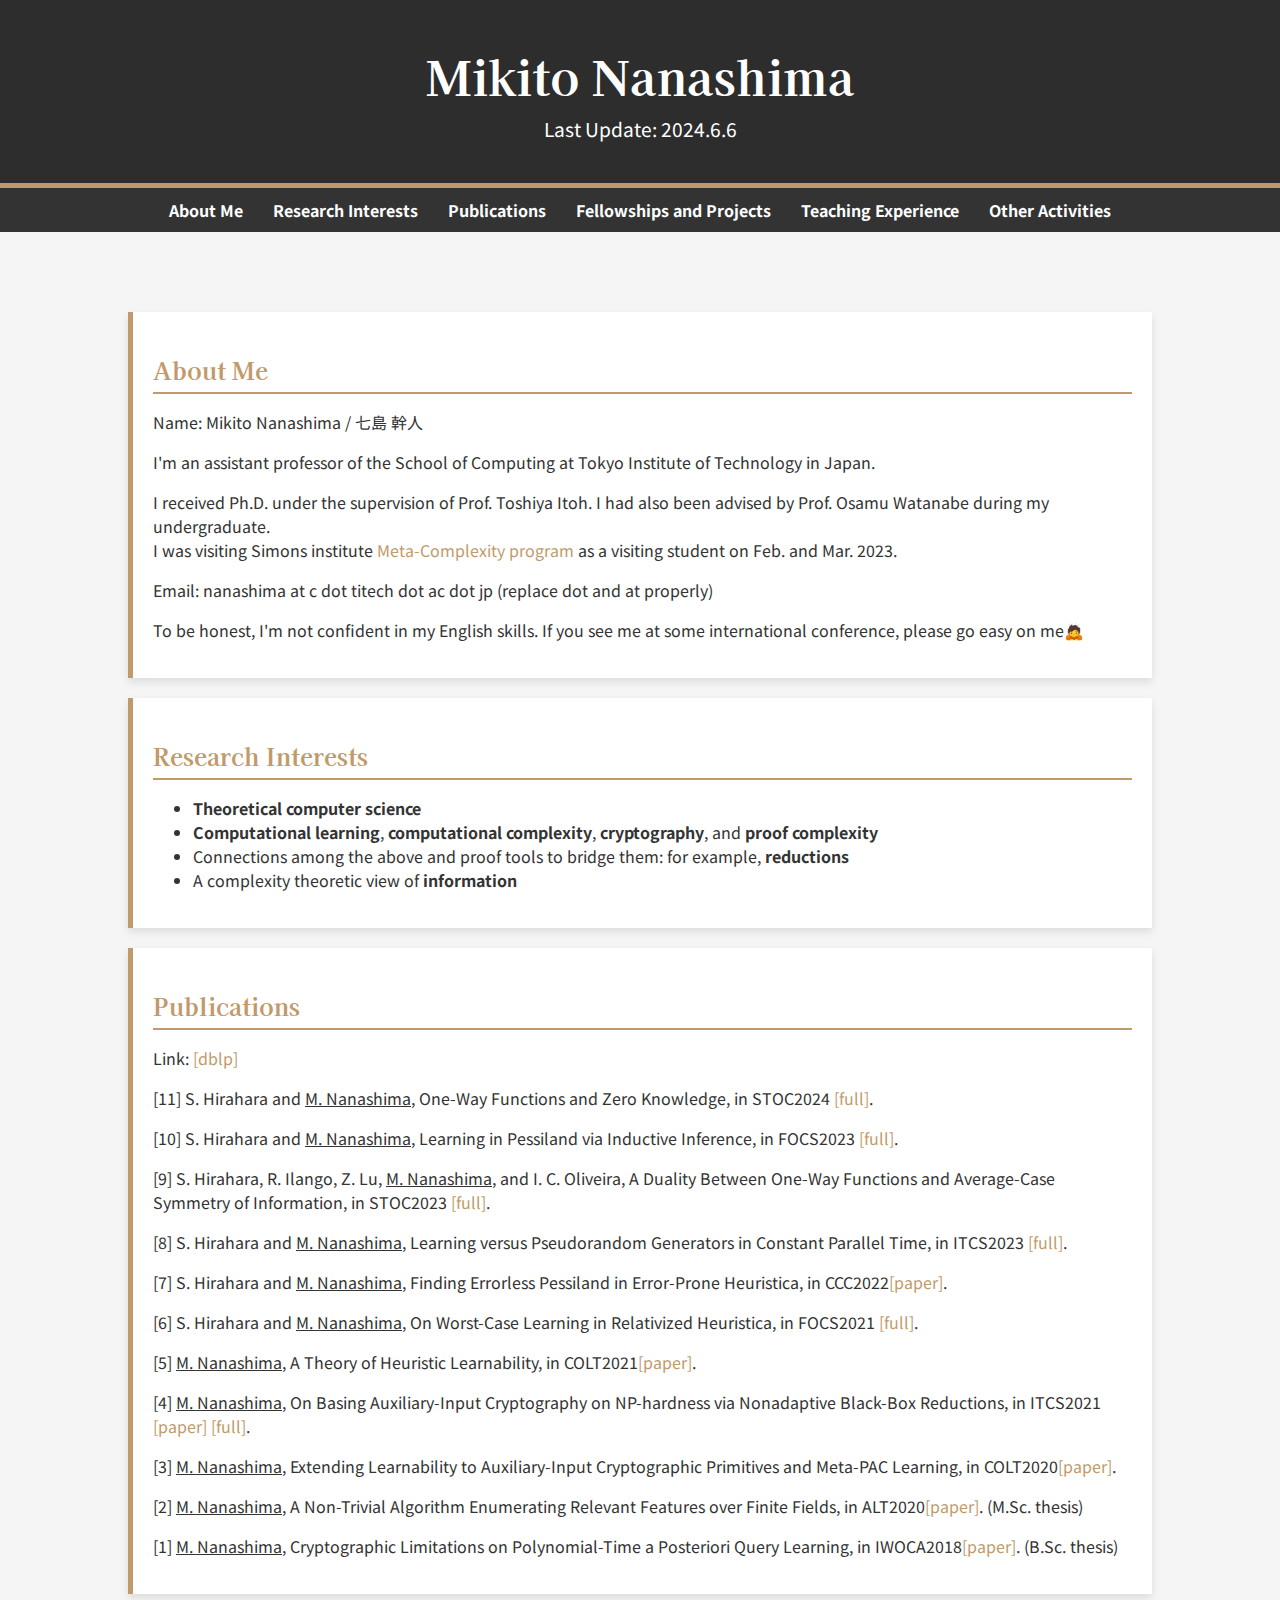
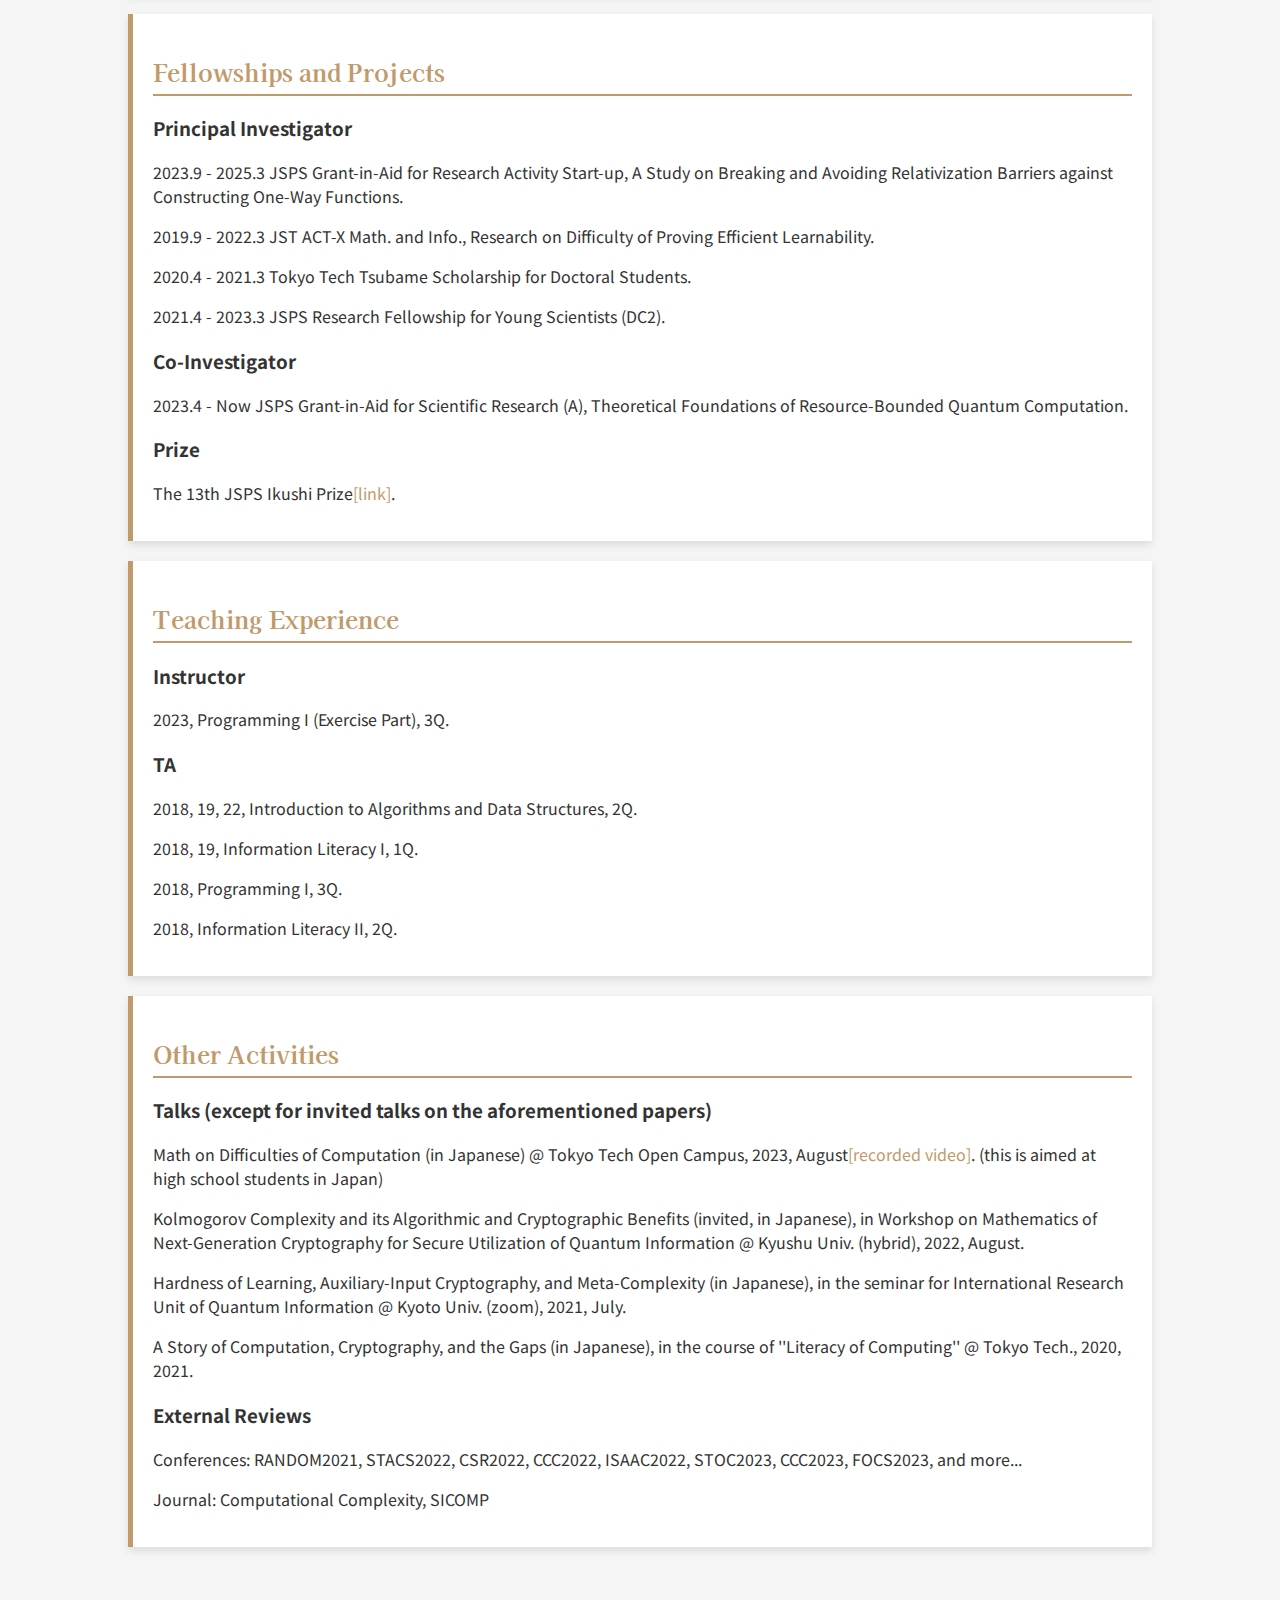
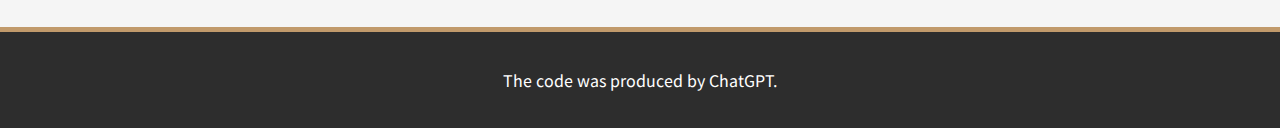
==== index.html @ ebef1f3b "Update index.html" ====
<!DOCTYPE html>
<html lang="en">
<head>
    <meta charset="UTF-8">
    <meta name="viewport" content="width=device-width, initial-scale=1.0">
    <title>Mikito's Homepage</title>
    <link href="https://fonts.googleapis.com/css2?family=Kaisei+Opti&family=Noto+Sans+JP:wght@400;700&display=swap" rel="stylesheet">
    <style>
        body, html {
            margin: 0;
            padding: 0;
            font-family: 'Noto Sans JP', sans-serif;
            background-color: #f5f5f5;
            color: #333;
            background-image: url('https://www.transparenttextures.com/patterns/connected.png');
        }

        header {
            background-color: #2d2d2d;
            color: #fff;
            text-align: center;
            padding: 40px 20px;
            border-bottom: 5px solid #c19a6b;
            background-image: url('https://www.transparenttextures.com/patterns/wood-pattern.png');
        }

        header h1 {
            font-family: 'Kaisei Opti', serif;
            font-size: 3em;
            margin: 0;
        }

        header p {
            font-size: 1.2em;
            margin: 5px 0 0;
        }

        nav {
            background-color: #333;
            padding: 10px 0;
            background-image: url('https://www.transparenttextures.com/patterns/asfalt-light.png');
        }

        nav ul {
            list-style: none;
            padding: 0;
            margin: 0;
            display: flex;
            justify-content: center;
        }

        nav ul li {
            margin: 0 15px;
        }

        nav ul li a {
            color: #fff;
            text-decoration: none;
            font-weight: bold;
            transition: color 0.3s;
        }

        nav ul li a:hover {
            color: #c19a6b;
        }

        .container {
            width: 80%;
            margin: 40px auto;
            padding: 20px;
        }

        .section {
            background-color: #fff;
            margin: 20px 0;
            padding: 20px;
            border-left: 5px solid #c19a6b;
            box-shadow: 0 4px 8px rgba(0, 0, 0, 0.1);
        }

        .section h2 {
            font-family: 'Kaisei Opti', serif;
            color: #c19a6b;
            border-bottom: 2px solid #c19a6b;
            padding-bottom: 5px;
            margin-bottom: 15px;
        }

        footer {
            background-color: #2d2d2d;
            color: #fff;
            text-align: center;
            padding: 20px;
            margin-top: 20px;
            border-top: 5px solid #c19a6b;
            background-image: url('https://www.transparenttextures.com/patterns/wood-pattern.png');
        }

        a {
            color: #c19a6b;
            text-decoration: none;
            transition: color 0.3s;
        }

        a:hover {
            color: #a37052;
            text-decoration: underline;
        }

        @media (max-width: 768px) {
            .container {
                width: 90%;
            }

            nav ul {
                flex-direction: column;
            }

            nav ul li {
                margin: 10px 0;
            }
        }
    </style>
</head>
<body>
    <header>
        <h1>Mikito Nanashima</h1>
        <p>Last Update: 2024.6.6</p>
    </header>

    <nav>
        <ul>
            <li><a href="#about">About Me</a></li>
            <li><a href="#research">Research Interests</a></li>
            <li><a href="#publications">Publications</a></li>
            <li><a href="#projects">Fellowships and Projects</a></li>
            <li><a href="#teaching">Teaching Experience</a></li>
            <li><a href="#activities">Other Activities</a></li>
        </ul>
    </nav>

    <div class="container">
        <section id="about" class="section">
            <h2>About Me</h2>
            <p>Name: Mikito Nanashima / 七島 幹人</p>
            <p>I'm an assistant professor of the School of Computing at Tokyo Institute of Technology in Japan.</p>
            <p>I received Ph.D. under the supervision of Prof. Toshiya Itoh. I had also been advised by Prof. Osamu Watanabe during my undergraduate.<br>
               I was visiting Simons institute <a href="https://simons.berkeley.edu/programs/Meta-Complexity2023">Meta-Complexity program</a> as a visiting student on Feb. and Mar. 2023.</p>
            <p>Email: nanashima at c dot titech dot ac dot jp (replace dot and at properly)</p>
            <p>To be honest, I'm not confident in my English skills. If you see me at some international conference, please go easy on me🙇</p>
        </section>

        <section id="research" class="section">
            <h2>Research Interests</h2>
            <ul>
                <li><strong>Theoretical computer science</strong></li>
                <li><strong>Computational learning</strong>, <strong>computational complexity</strong>, <strong>cryptography</strong>, and <strong>proof complexity</strong></li>
                <li>Connections among the above and proof tools to bridge them: for example, <strong>reductions</strong></li>
                <li>A complexity theoretic view of <strong>information</strong></li>
            </ul>
        </section>
        
        <section id="publications" class="section">
            <h2>Publications</h2>
            <p>Link: <a href="https://dblp.org/pers/hd/n/Nanashima:Mikito">[dblp]</a></p>
            <p>[11] S. Hirahara and <u>M. Nanashima</u>, One-Way Functions and Zero Knowledge, in STOC2024 <a href="https://eccc.weizmann.ac.il/report/2024/063/">[full]</a>.</p>
            <p>[10] S. Hirahara and <u>M. Nanashima</u>, Learning in Pessiland via Inductive Inference, in FOCS2023 <a href="https://eccc.weizmann.ac.il/report/2023/100/">[full]</a>.</p>
            <p>[9] S. Hirahara, R. Ilango, Z. Lu, <u>M. Nanashima</u>, and I. C. Oliveira, A Duality Between One-Way Functions and Average-Case Symmetry of Information, in STOC2023 <a href="https://eccc.weizmann.ac.il/report/2023/035/">[full]</a>.</p>
            <p>[8] S. Hirahara and <u>M. Nanashima</u>, Learning versus Pseudorandom Generators in Constant Parallel Time, in ITCS2023 <a href="https://eccc.weizmann.ac.il/report/2022/164/">[full]</a>.</p>
            <p>[7] S. Hirahara and <u>M. Nanashima</u>, Finding Errorless Pessiland in Error-Prone Heuristica, in CCC2022<a href="https://drops.dagstuhl.de/opus/volltexte/2022/16587/pdf/LIPIcs-CCC-2022-25.pdf">[paper]</a>.</p>
            <p>[6] S. Hirahara and <u>M. Nanashima</u>, On Worst-Case Learning in Relativized Heuristica, in FOCS2021 <a href="https://eccc.weizmann.ac.il/report/2021/161/">[full]</a>.</p>
            <p>[5] <u>M. Nanashima</u>, A Theory of Heuristic Learnability, in COLT2021<a href="http://proceedings.mlr.press/v134/nanashima21a/nanashima21a.pdf">[paper]</a>.</p>
            <p>[4] <u>M. Nanashima</u>, On Basing Auxiliary-Input Cryptography on NP-hardness via Nonadaptive Black-Box Reductions, in ITCS2021 <a href="https://drops.dagstuhl.de/opus/volltexte/2021/13568/">[paper]</a> <a href="https://eccc.weizmann.ac.il/report/2020/095/">[full]</a>.</p>
            <p>[3] <u>M. Nanashima</u>, Extending Learnability to Auxiliary-Input Cryptographic Primitives and Meta-PAC Learning, in COLT2020<a href="http://proceedings.mlr.press/v125/nanashima20a.html">[paper]</a>.</p>
            <p>[2] <u>M. Nanashima</u>, A Non-Trivial Algorithm Enumerating Relevant Features over Finite Fields, in ALT2020<a href="http://proceedings.mlr.press/v117/nanashima20a.html">[paper]</a>. (M.Sc. thesis)</p>
            <p>[1] <u>M. Nanashima</u>, Cryptographic Limitations on Polynomial-Time a Posteriori Query Learning, in IWOCA2018<a href="https://link.springer.com/chapter/10.1007/978-3-319-94667-2_24">[paper]</a>. (B.Sc. thesis)</p>
        </section>
        
        <section id="projects" class="section">
            <h2>Fellowships and Projects</h2>
            <h3>Principal Investigator</h3>
            <p>2023.9 - 2025.3 JSPS Grant-in-Aid for Research Activity Start-up, A Study on Breaking and Avoiding Relativization Barriers against Constructing One-Way Functions.</p>
            <p>2019.9 - 2022.3 JST ACT-X Math. and Info., Research on Difficulty of Proving Efficient Learnability.</p>
            <p>2020.4 - 2021.3 Tokyo Tech Tsubame Scholarship for Doctoral Students.</p>
            <p>2021.4 - 2023.3 JSPS Research Fellowship for Young Scientists (DC2).</p>
            <h3>Co-Investigator</h3>
            <p>2023.4 - Now JSPS Grant-in-Aid for Scientific Research (A), Theoretical Foundations of Resource-Bounded Quantum Computation.</p>
            <h3>Prize</h3>
            <p>The 13th JSPS Ikushi Prize<a href="https://www.jsps.go.jp/english/e-ikushi-prize/index.html">[link]</a>.</p>
        </section>
        
        <section id="teaching" class="section">
            <h2>Teaching Experience</h2>
            <h3>Instructor</h3>
            <p>2023, Programming I (Exercise Part), 3Q.</p>
            <h3>TA</h3>
            <p>2018, 19, 22, Introduction to Algorithms and Data Structures, 2Q.</p>
            <p>2018, 19, Information Literacy I, 1Q.</p>
            <p>2018, Programming I, 3Q.</p>
            <p>2018, Information Literacy II, 2Q.</p>
        </section>
        
        <section id="activities" class="section">
            <h2>Other Activities</h2>
            <h3>Talks (except for invited talks on the aforementioned papers)</h3>
            <p>Math on Difficulties of Computation (in Japanese) @ Tokyo Tech Open Campus, 2023, August<a href="https://youtu.be/FGy8qAXNkqk?si=joSo3gTnDuMPT0pS">[recorded video]</a>. (this is aimed at high school students in Japan)</p>
            <p>Kolmogorov Complexity and its Algorithmic and Cryptographic Benefits (invited, in Japanese), in Workshop on Mathematics of Next-Generation Cryptography for Secure Utilization of Quantum Information @ Kyushu Univ. (hybrid), 2022, August.</p>
            <p>Hardness of Learning, Auxiliary-Input Cryptography, and Meta-Complexity (in Japanese), in the seminar for International Research Unit of Quantum Information @ Kyoto Univ. (zoom), 2021, July.</p>
            <p>A Story of Computation, Cryptography, and the Gaps (in Japanese), in the course of ''Literacy of Computing'' @ Tokyo Tech., 2020, 2021.</p>
            <h3>External Reviews</h3>
            <p>Conferences: RANDOM2021, STACS2022, CSR2022, CCC2022, ISAAC2022, STOC2023, CCC2023, FOCS2023, and more...</p>
            <p>Journal: Computational Complexity, SICOMP</p>
        </section>
    </div>
    
    <footer>
        <p>The code was produced by ChatGPT.</p>
    </footer>
</body>
</html>
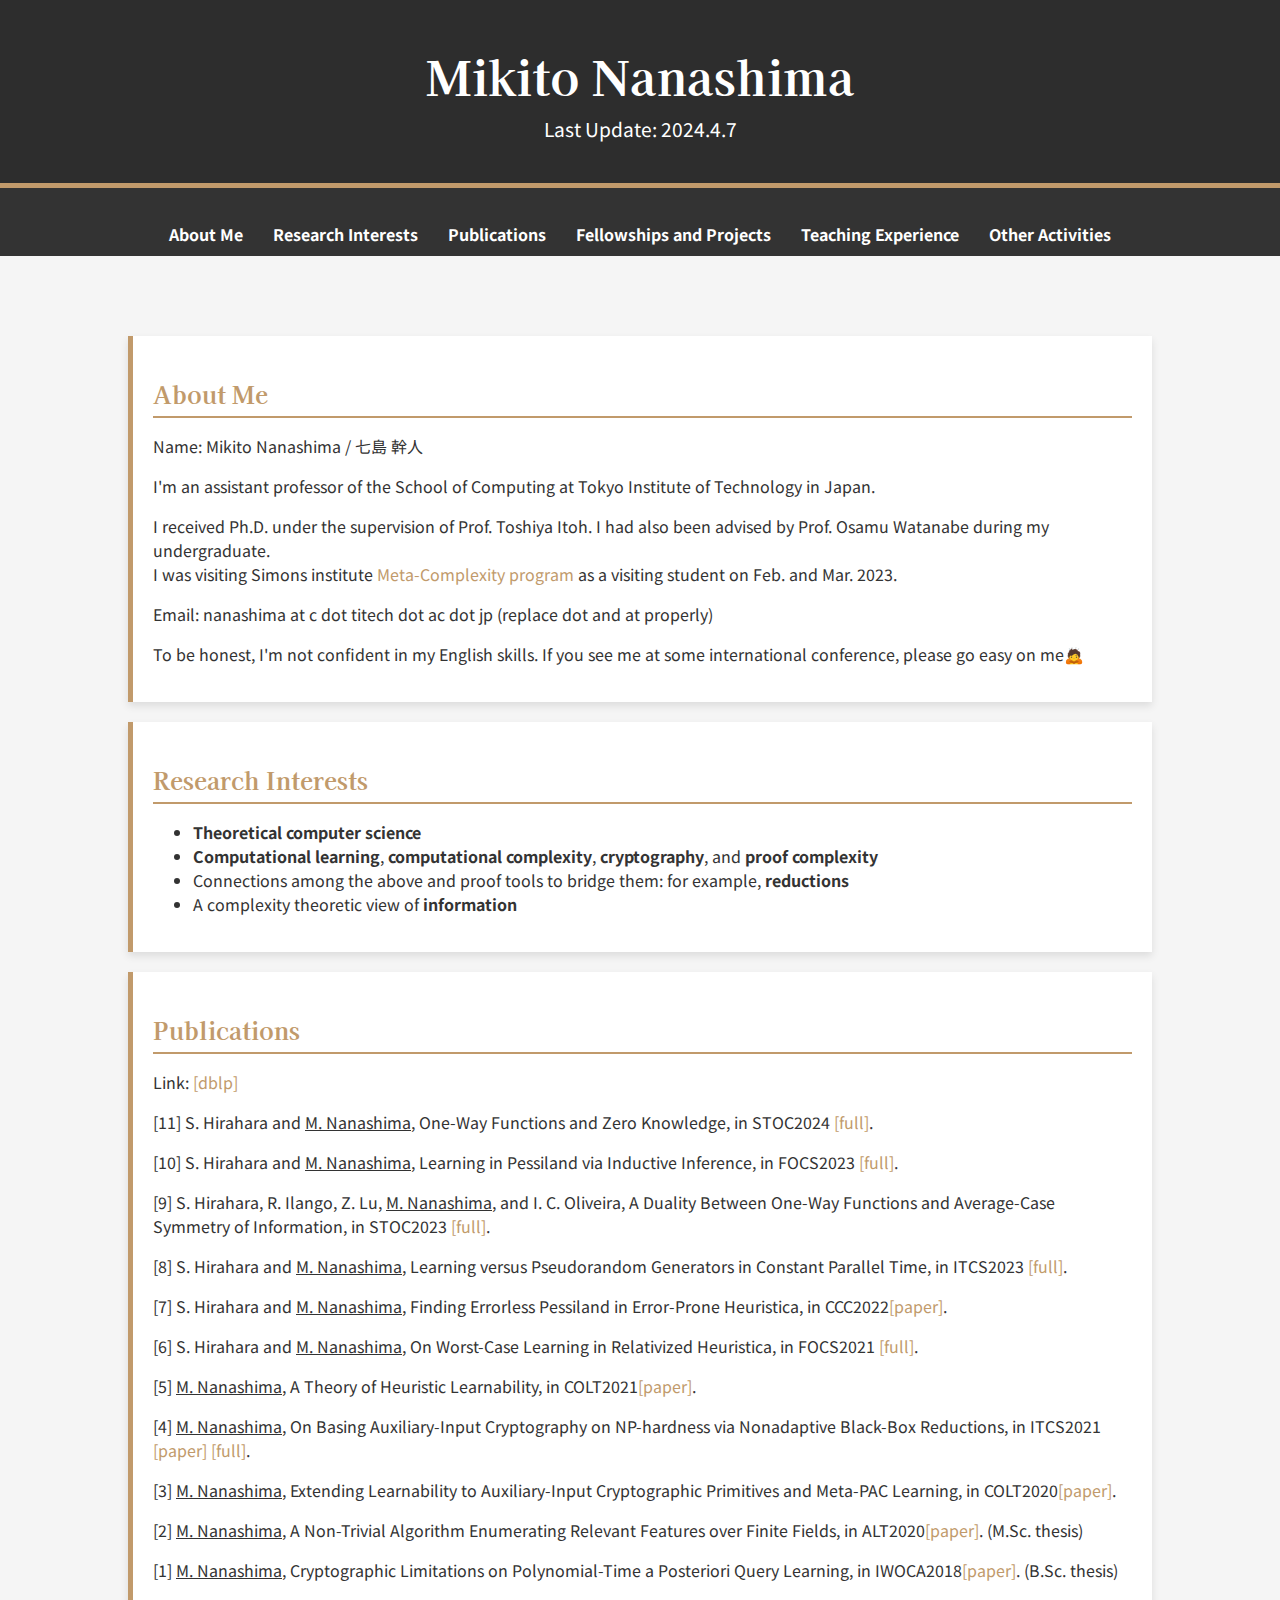
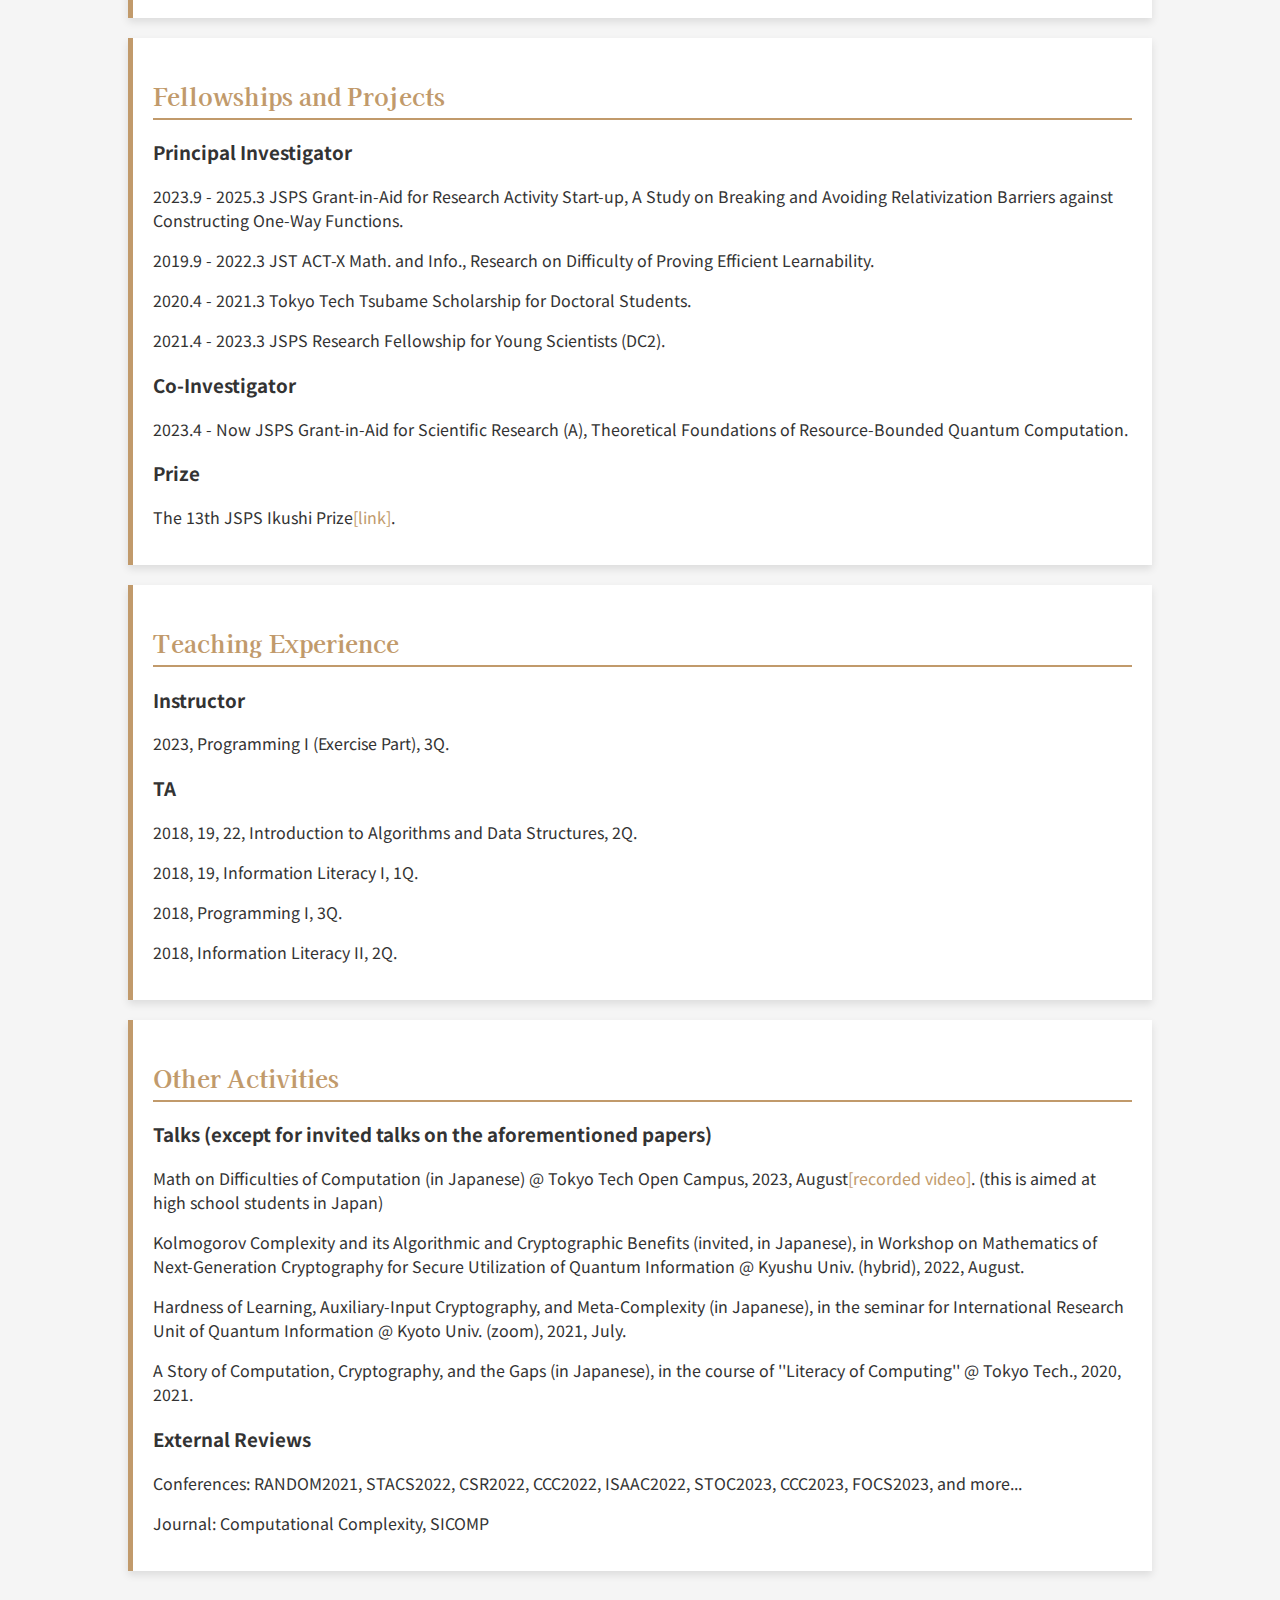
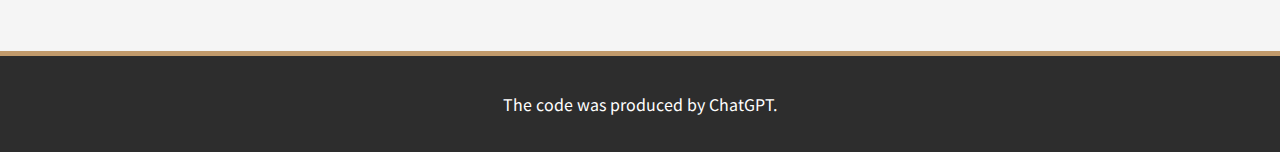
==== commit 7230eafb: "Update index.html" ====
--- a/index.html
+++ b/index.html
@@ -39,6 +39,7 @@
             background-color: #333;
             padding: 10px 0;
             background-image: url('https://www.transparenttextures.com/patterns/asfalt-light.png');
+            position: relative;
         }
 
         nav ul {
@@ -107,17 +108,33 @@
             text-decoration: underline;
         }
 
+        /* Responsive Navigation */
         @media (max-width: 768px) {
+            nav ul {
+                flex-direction: column;
+                display: none;
+            }
+
+            nav ul li {
+                margin: 10px 0;
+            }
+
+            .menu-toggle {
+                display: block;
+                position: absolute;
+                top: 10px;
+                right: 20px;
+                cursor: pointer;
+                color: #fff;
+                font-size: 1.5em;
+            }
+
+            .menu-toggle.active + ul {
+                display: flex;
+            }
+
             .container {
                 width: 90%;
-            }
-
-            nav ul {
-                flex-direction: column;
-            }
-
-            nav ul li {
-                margin: 10px 0;
             }
         }
     </style>
@@ -125,10 +142,11 @@
 <body>
     <header>
         <h1>Mikito Nanashima</h1>
-        <p>Last Update: 2024.6.6</p>
+        <p>Last Update: 2024.4.7</p>
     </header>
 
     <nav>
+        <div class="menu-toggle">☰</div>
         <ul>
             <li><a href="#about">About Me</a></li>
             <li><a href="#research">Research Interests</a></li>
@@ -216,5 +234,13 @@
     <footer>
         <p>The code was produced by ChatGPT.</p>
     </footer>
+
+    <script>
+        // Toggle menu for mobile view
+        document.querySelector('.menu-toggle').addEventListener('click', function() {
+            this.classList.toggle('active');
+            document.querySelector('nav ul').classList.toggle('active');
+        });
+    </script>
 </body>
 </html>
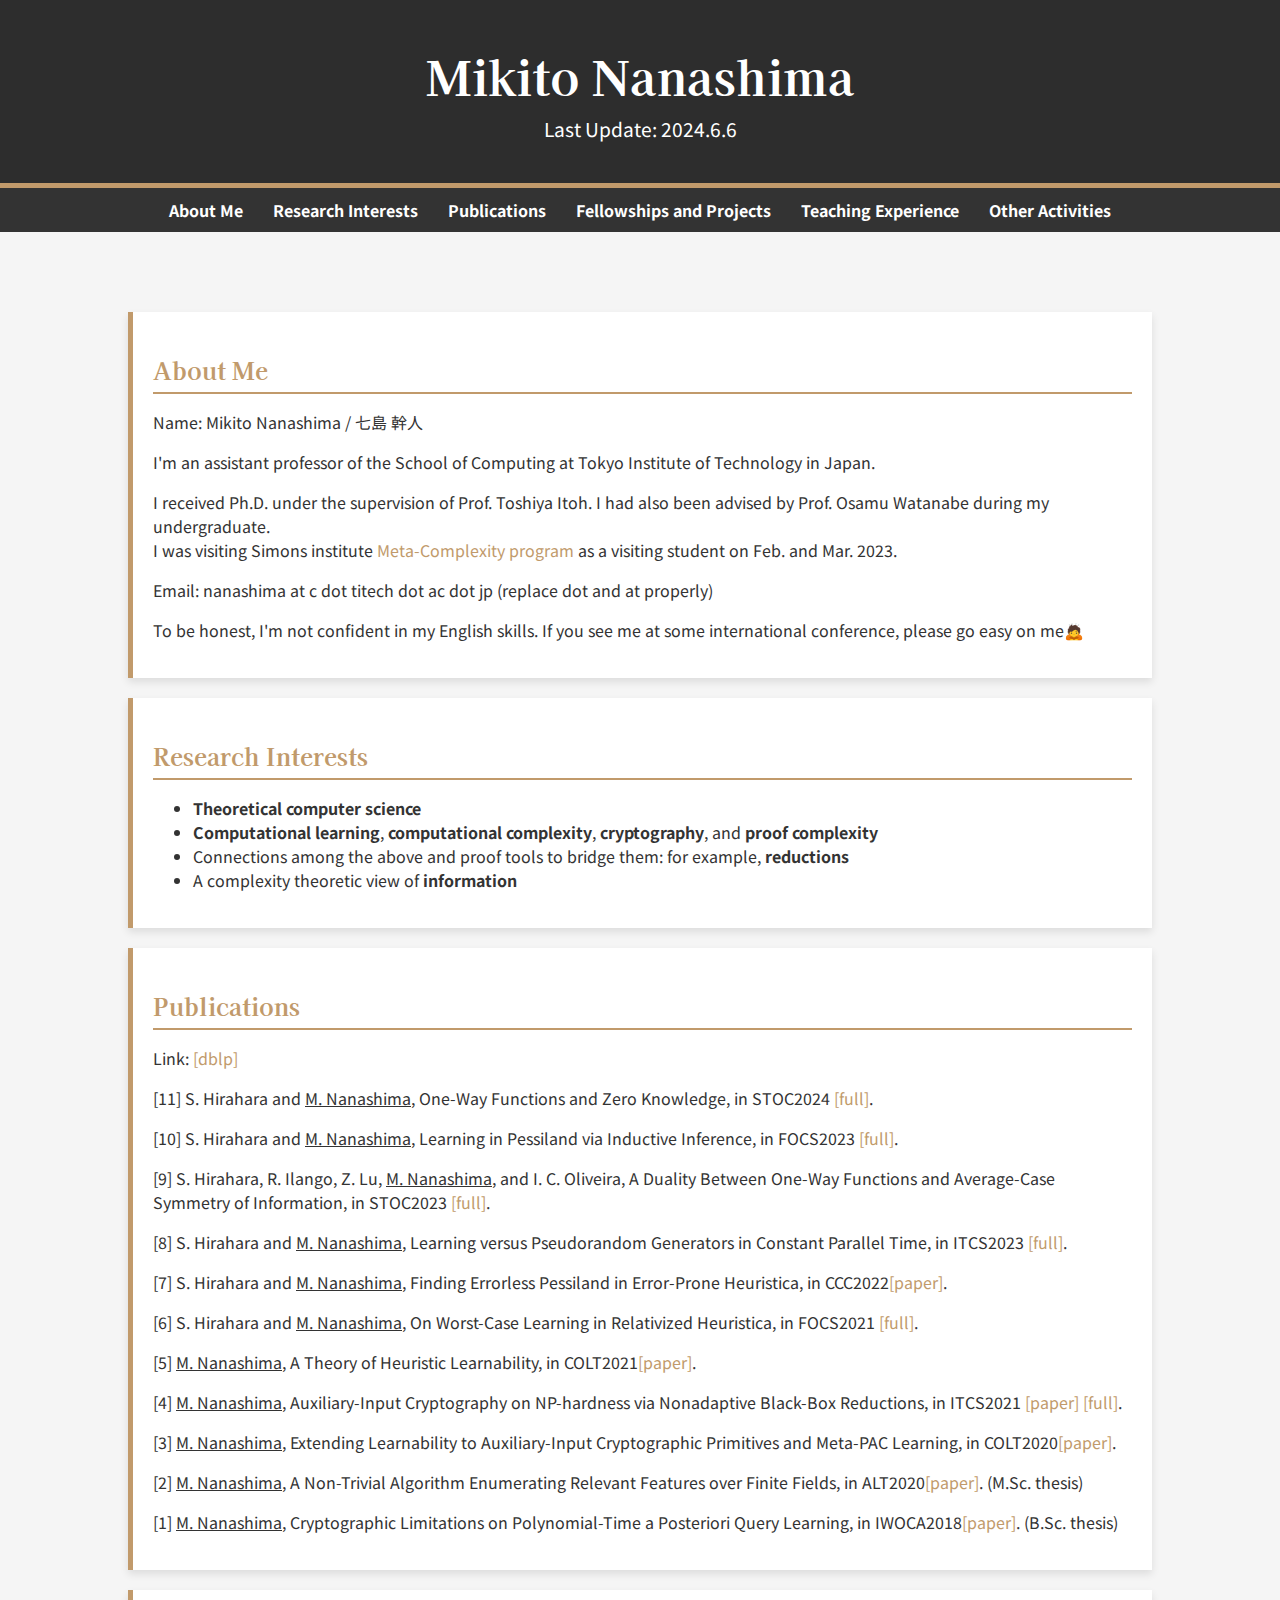
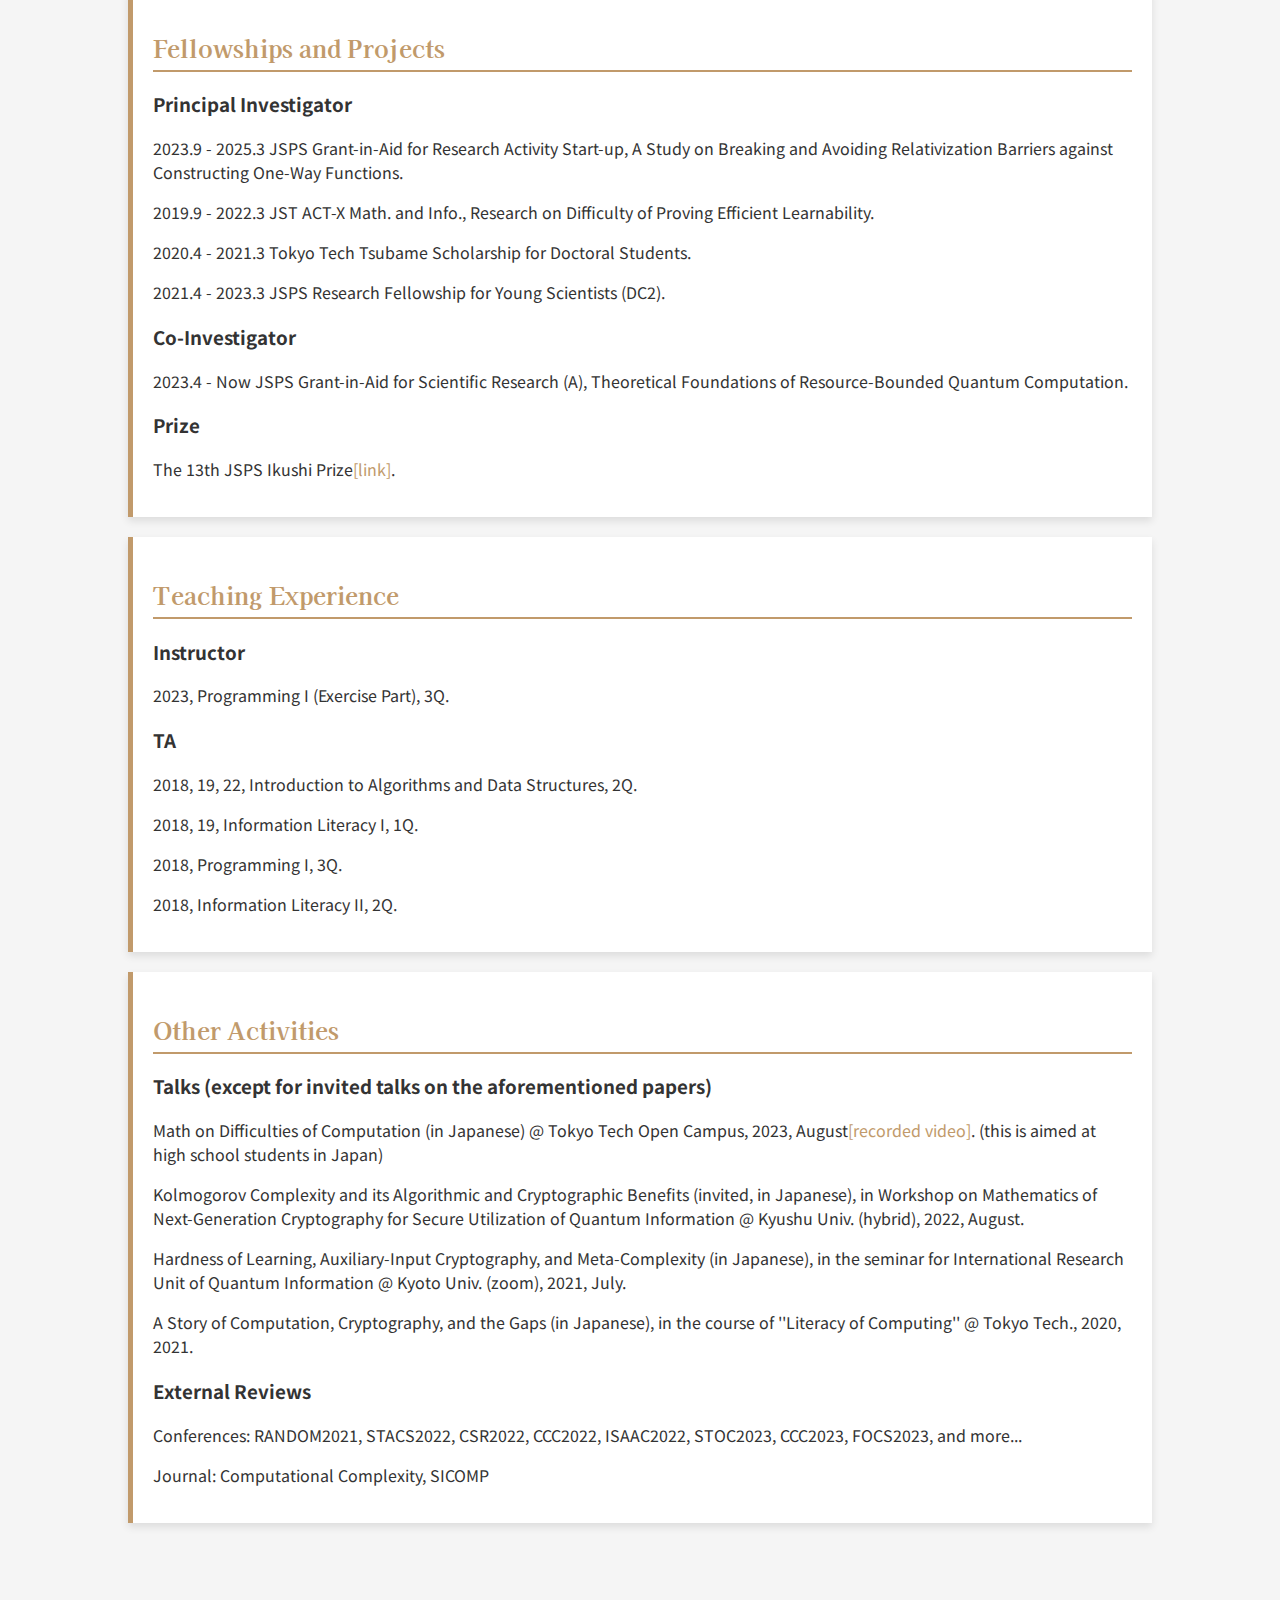
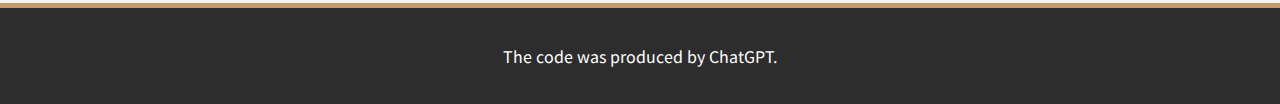
==== commit b569ed62: "Update index.html" ====
--- a/index.html
+++ b/index.html
@@ -65,6 +65,20 @@
             color: #c19a6b;
         }
 
+        .menu-toggle {
+            display: none;
+            position: absolute;
+            top: 10px;
+            right: 20px;
+            cursor: pointer;
+            color: #fff;
+            font-size: 1.5em;
+            background-color: #333;
+            padding: 10px;
+            border-radius: 5px;
+            background-image: url('https://www.transparenttextures.com/patterns/asfalt-light.png');
+        }
+
         .container {
             width: 80%;
             margin: 40px auto;
@@ -115,22 +129,16 @@
                 display: none;
             }
 
+            nav ul.active {
+                display: flex;
+            }
+
             nav ul li {
                 margin: 10px 0;
             }
 
             .menu-toggle {
                 display: block;
-                position: absolute;
-                top: 10px;
-                right: 20px;
-                cursor: pointer;
-                color: #fff;
-                font-size: 1.5em;
-            }
-
-            .menu-toggle.active + ul {
-                display: flex;
             }
 
             .container {
@@ -142,7 +150,7 @@
 <body>
     <header>
         <h1>Mikito Nanashima</h1>
-        <p>Last Update: 2024.4.7</p>
+        <p>Last Update: 2024.6.6</p>
     </header>
 
     <nav>
@@ -188,7 +196,7 @@
             <p>[7] S. Hirahara and <u>M. Nanashima</u>, Finding Errorless Pessiland in Error-Prone Heuristica, in CCC2022<a href="https://drops.dagstuhl.de/opus/volltexte/2022/16587/pdf/LIPIcs-CCC-2022-25.pdf">[paper]</a>.</p>
             <p>[6] S. Hirahara and <u>M. Nanashima</u>, On Worst-Case Learning in Relativized Heuristica, in FOCS2021 <a href="https://eccc.weizmann.ac.il/report/2021/161/">[full]</a>.</p>
             <p>[5] <u>M. Nanashima</u>, A Theory of Heuristic Learnability, in COLT2021<a href="http://proceedings.mlr.press/v134/nanashima21a/nanashima21a.pdf">[paper]</a>.</p>
-            <p>[4] <u>M. Nanashima</u>, On Basing Auxiliary-Input Cryptography on NP-hardness via Nonadaptive Black-Box Reductions, in ITCS2021 <a href="https://drops.dagstuhl.de/opus/volltexte/2021/13568/">[paper]</a> <a href="https://eccc.weizmann.ac.il/report/2020/095/">[full]</a>.</p>
+            <p>[4] <u>M. Nanashima</u>, Auxiliary-Input Cryptography on NP-hardness via Nonadaptive Black-Box Reductions, in ITCS2021 <a href="https://drops.dagstuhl.de/opus/volltexte/2021/13568/">[paper]</a> <a href="https://eccc.weizmann.ac.il/report/2020/095/">[full]</a>.</p>
             <p>[3] <u>M. Nanashima</u>, Extending Learnability to Auxiliary-Input Cryptographic Primitives and Meta-PAC Learning, in COLT2020<a href="http://proceedings.mlr.press/v125/nanashima20a.html">[paper]</a>.</p>
             <p>[2] <u>M. Nanashima</u>, A Non-Trivial Algorithm Enumerating Relevant Features over Finite Fields, in ALT2020<a href="http://proceedings.mlr.press/v117/nanashima20a.html">[paper]</a>. (M.Sc. thesis)</p>
             <p>[1] <u>M. Nanashima</u>, Cryptographic Limitations on Polynomial-Time a Posteriori Query Learning, in IWOCA2018<a href="https://link.springer.com/chapter/10.1007/978-3-319-94667-2_24">[paper]</a>. (B.Sc. thesis)</p>
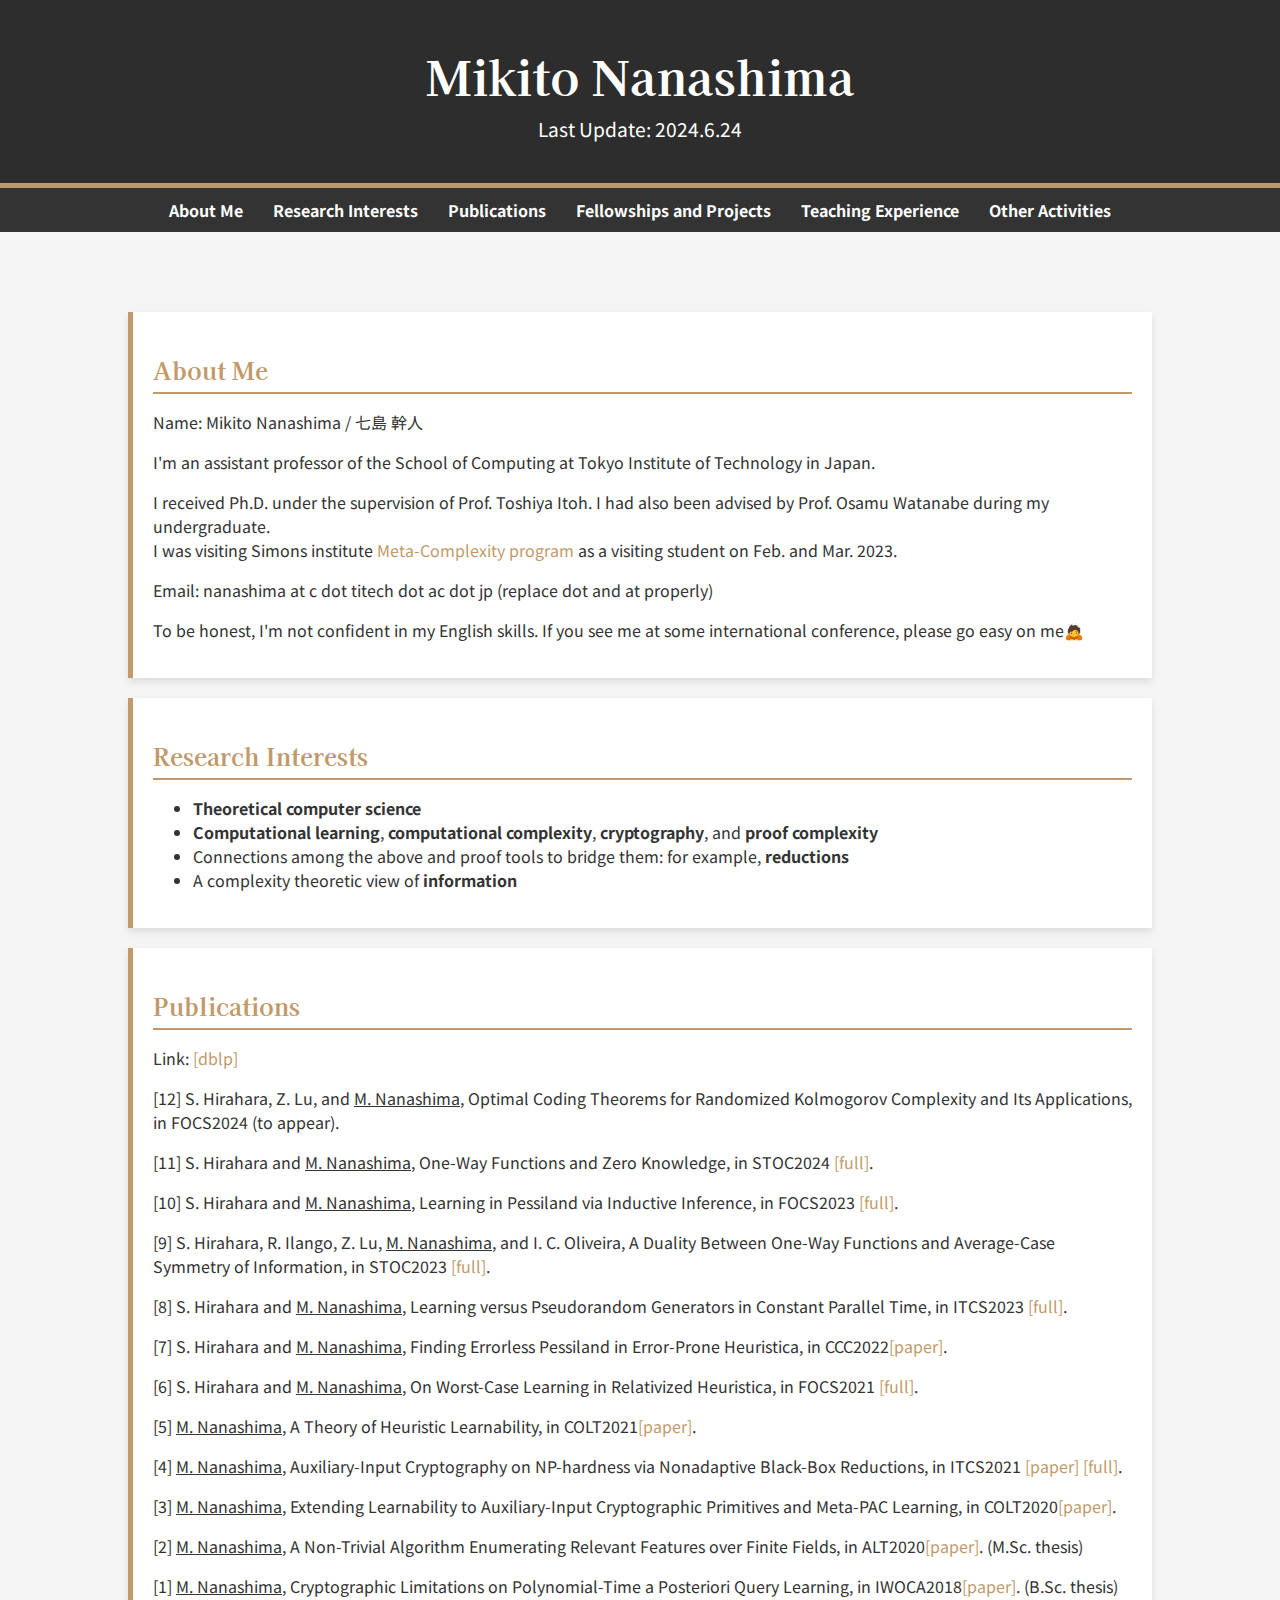
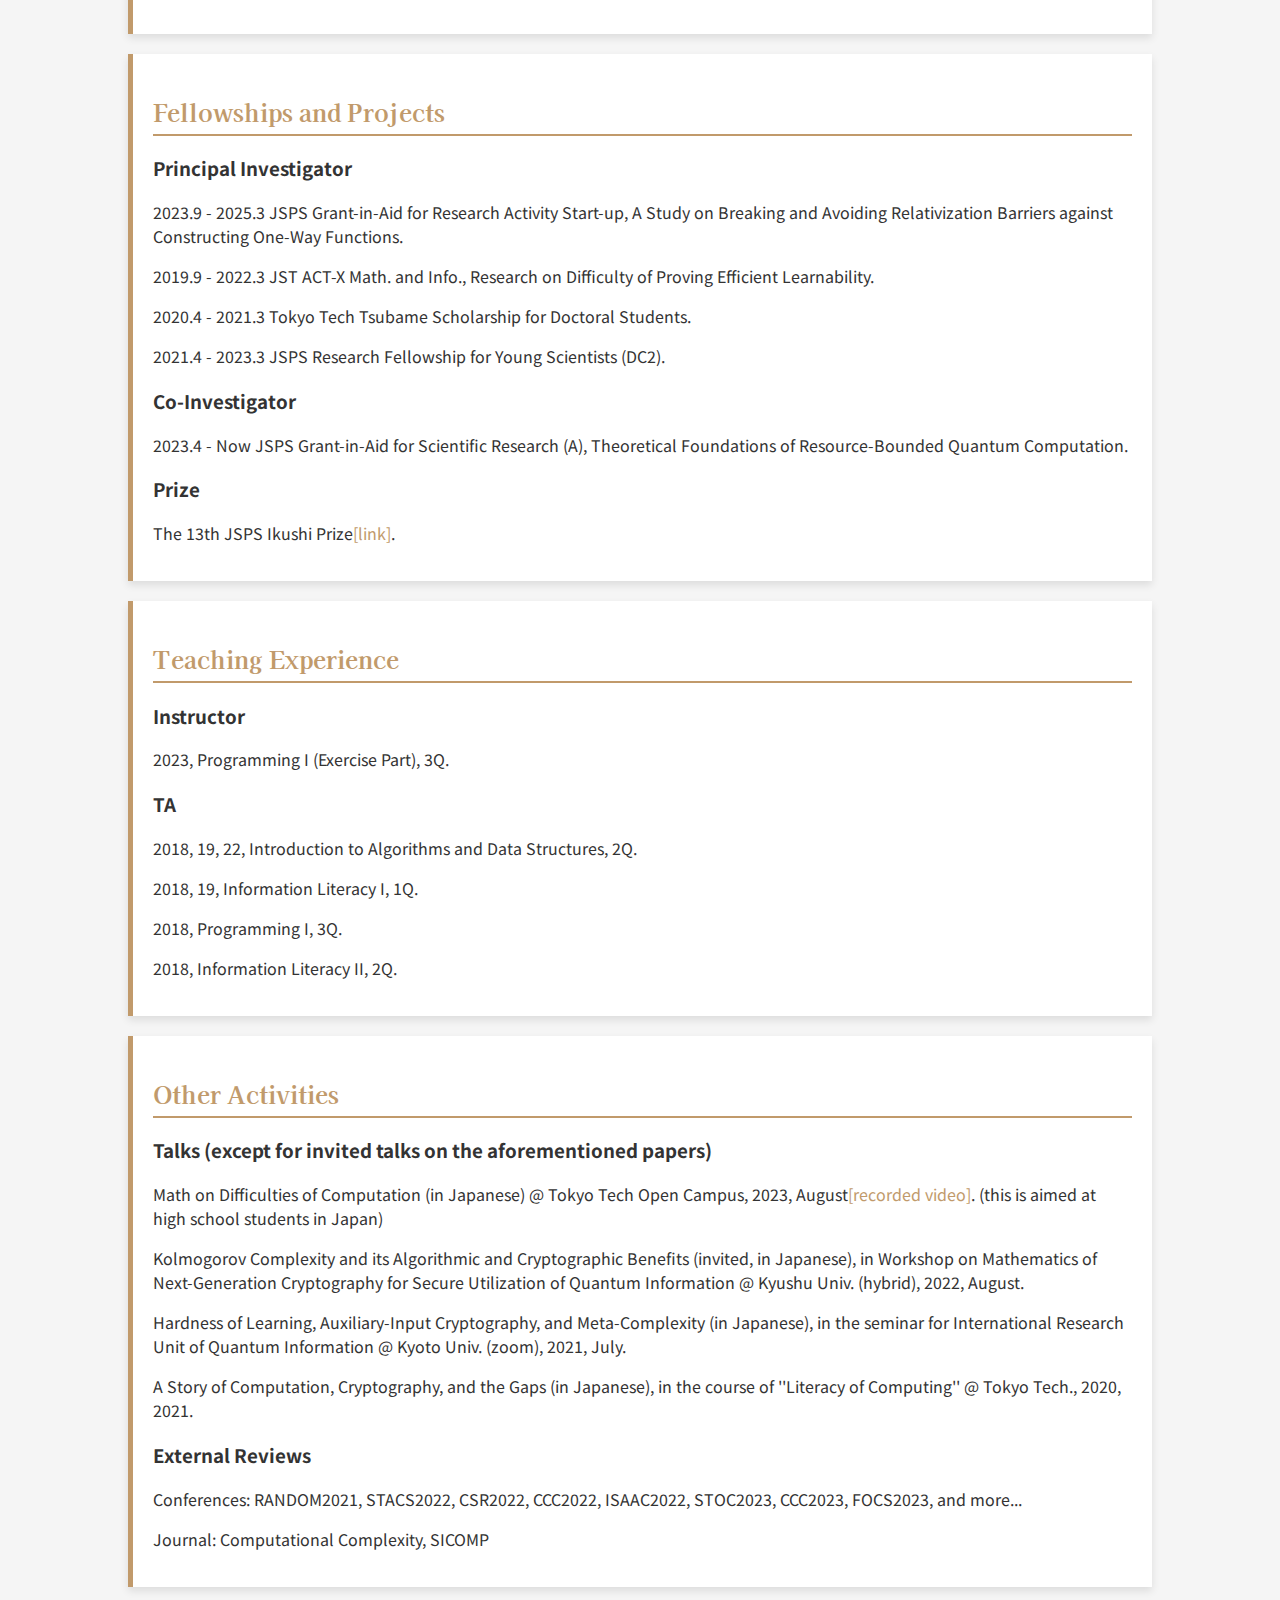
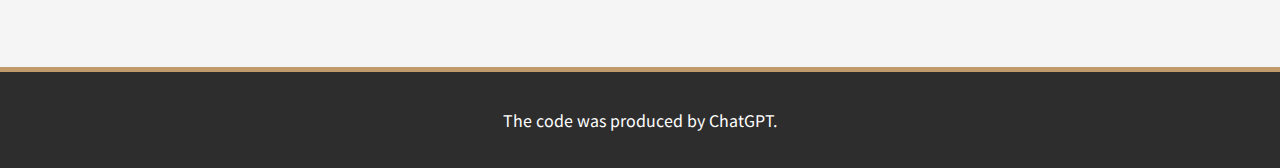
==== commit 28fc0ac2: "Update index.html" ====
--- a/index.html
+++ b/index.html
@@ -150,7 +150,7 @@
 <body>
     <header>
         <h1>Mikito Nanashima</h1>
-        <p>Last Update: 2024.6.6</p>
+        <p>Last Update: 2024.6.24</p>
     </header>
 
     <nav>
@@ -189,6 +189,7 @@
         <section id="publications" class="section">
             <h2>Publications</h2>
             <p>Link: <a href="https://dblp.org/pers/hd/n/Nanashima:Mikito">[dblp]</a></p>
+            <p>[12] S. Hirahara, Z. Lu, and <u>M. Nanashima</u>, Optimal Coding Theorems for Randomized Kolmogorov Complexity and Its Applications, in FOCS2024 (to appear).</p>
             <p>[11] S. Hirahara and <u>M. Nanashima</u>, One-Way Functions and Zero Knowledge, in STOC2024 <a href="https://eccc.weizmann.ac.il/report/2024/063/">[full]</a>.</p>
             <p>[10] S. Hirahara and <u>M. Nanashima</u>, Learning in Pessiland via Inductive Inference, in FOCS2023 <a href="https://eccc.weizmann.ac.il/report/2023/100/">[full]</a>.</p>
             <p>[9] S. Hirahara, R. Ilango, Z. Lu, <u>M. Nanashima</u>, and I. C. Oliveira, A Duality Between One-Way Functions and Average-Case Symmetry of Information, in STOC2023 <a href="https://eccc.weizmann.ac.il/report/2023/035/">[full]</a>.</p>
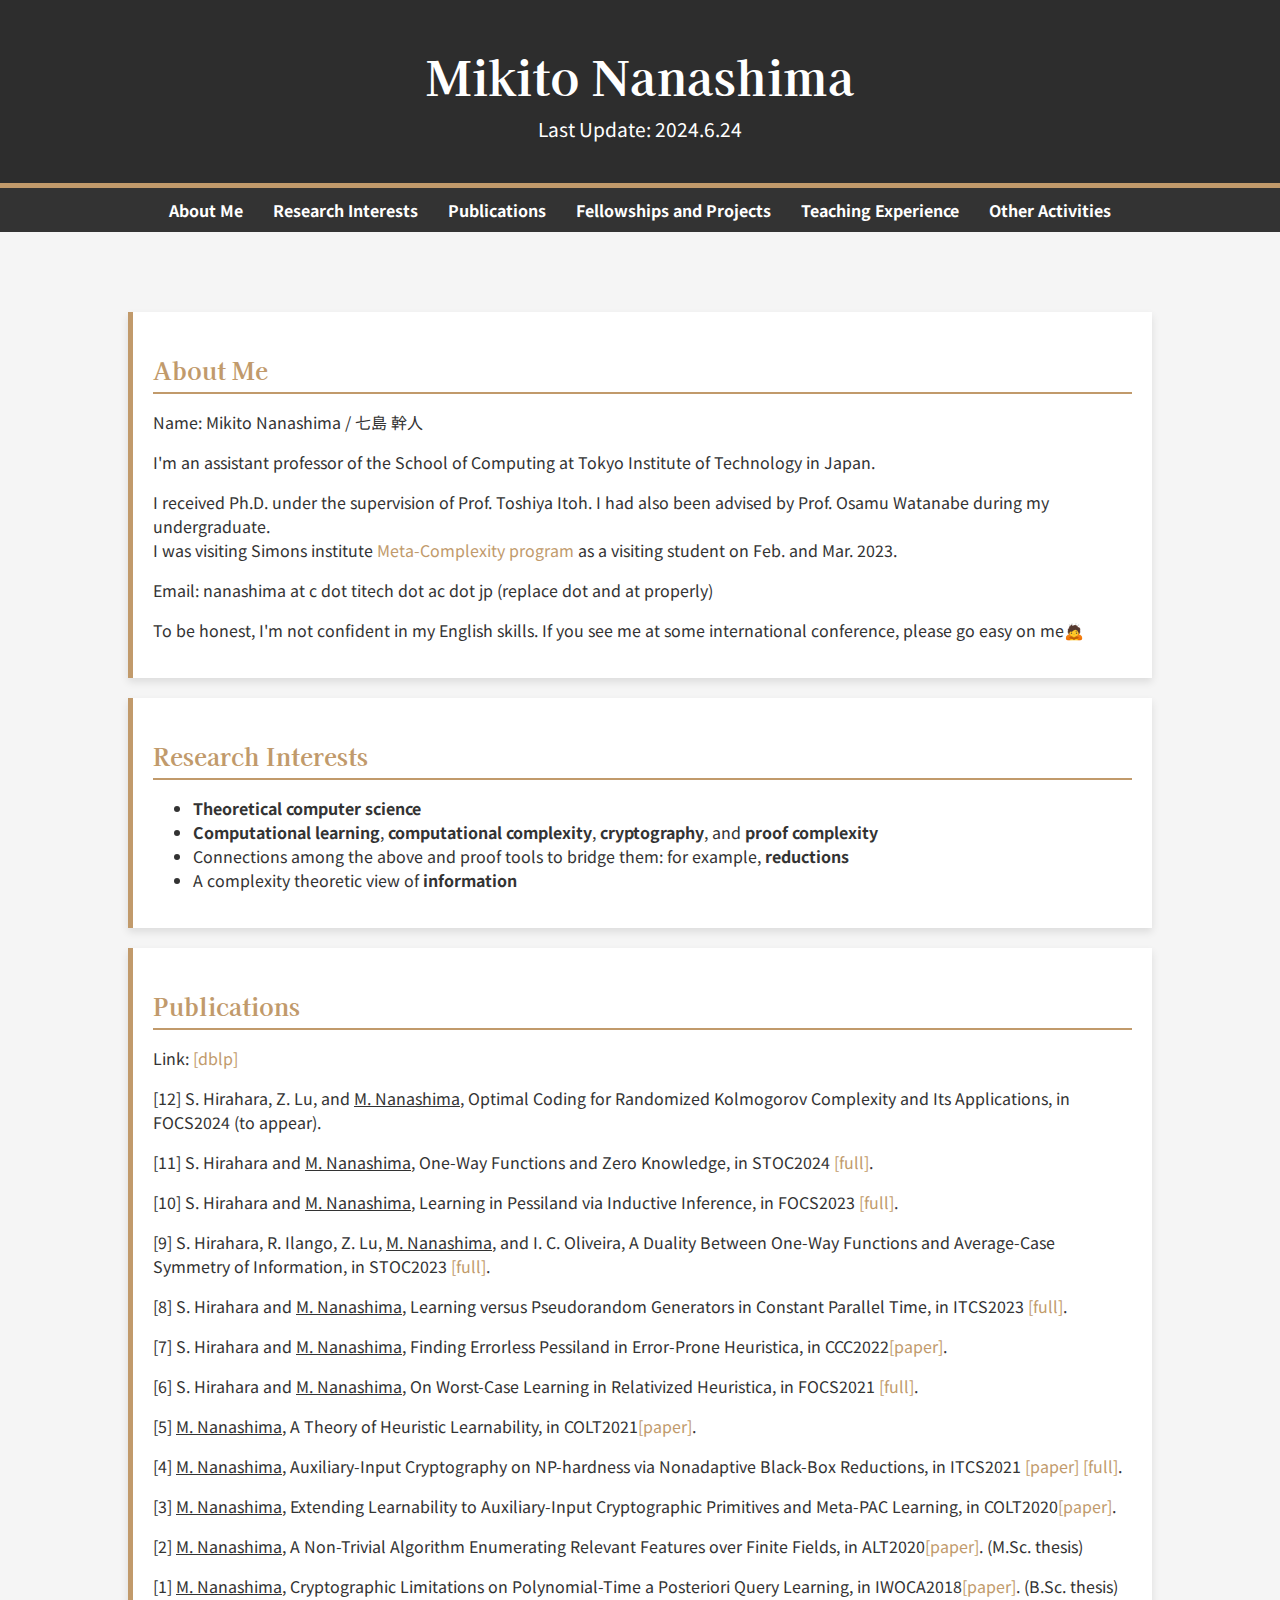
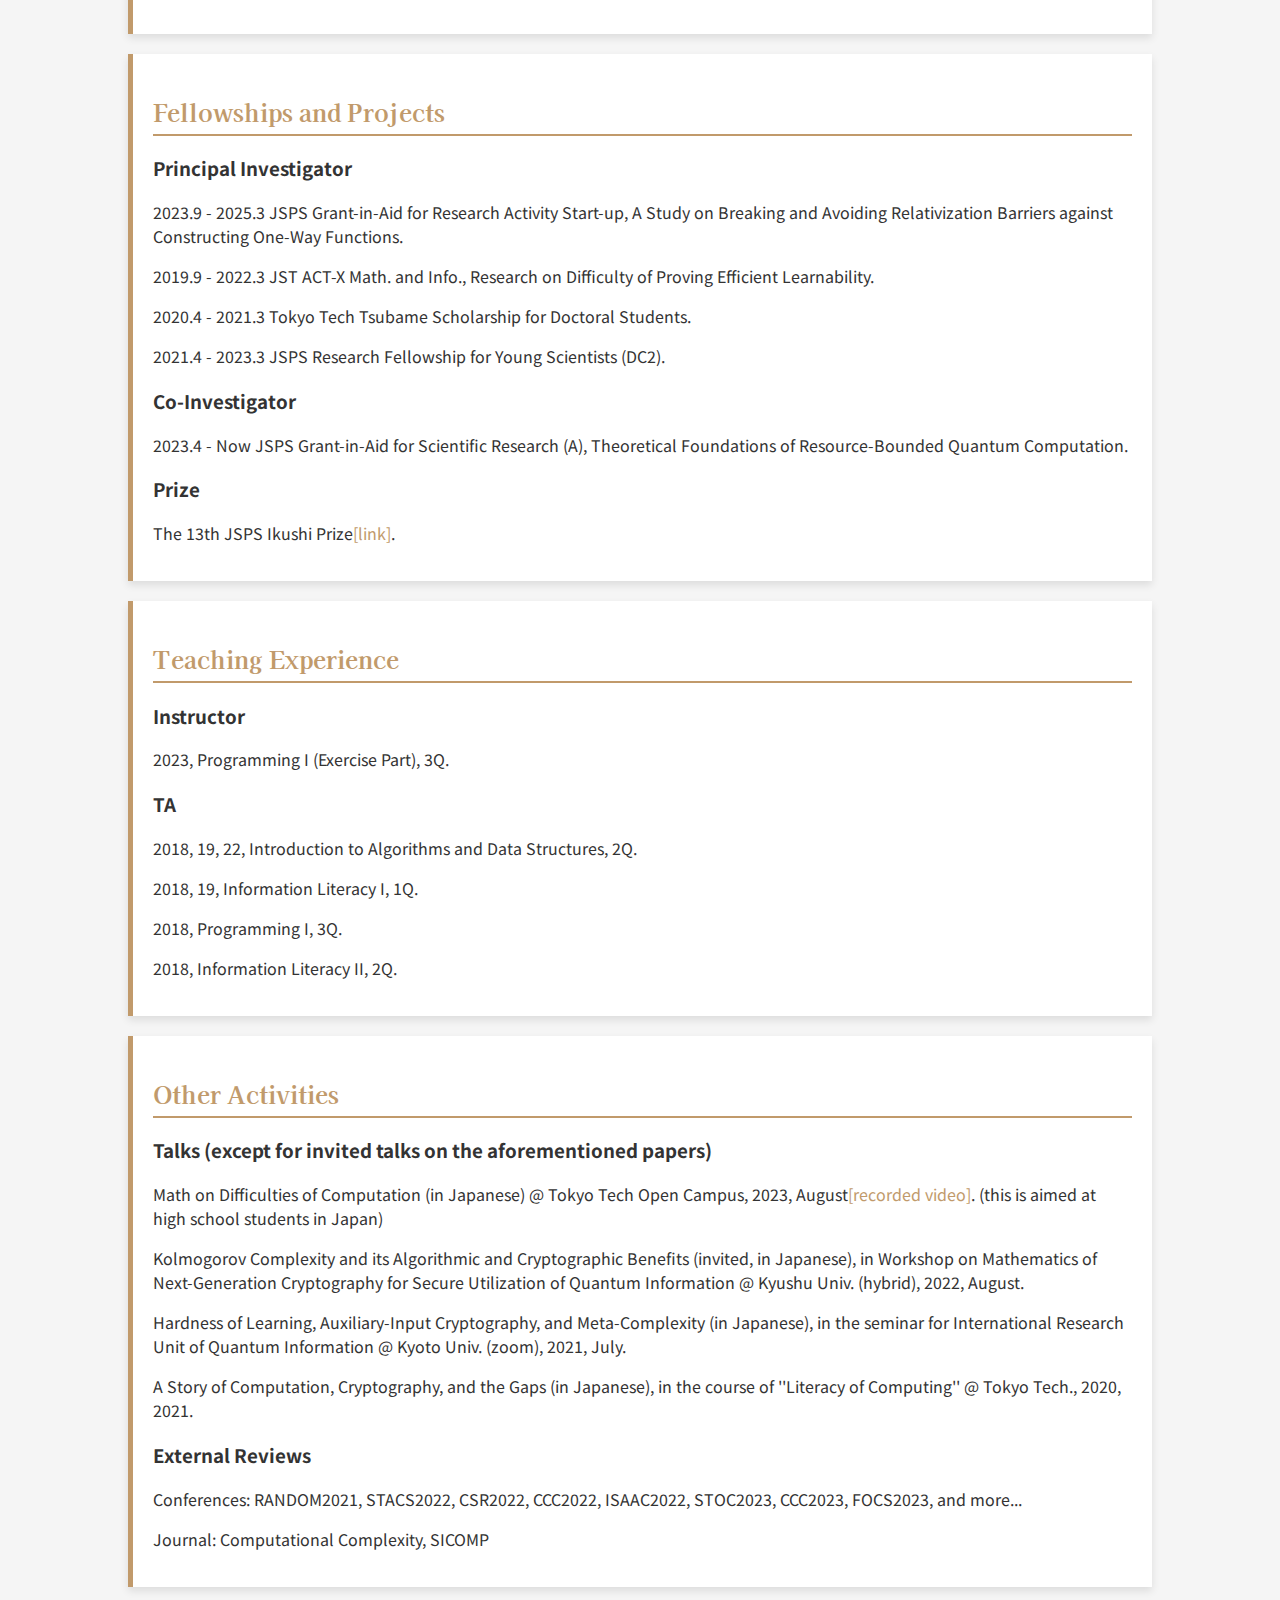
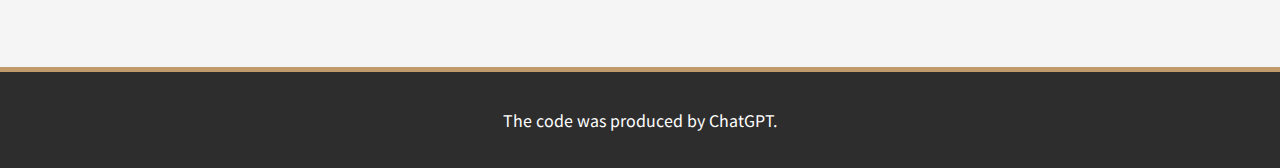
==== commit 79ce5565: "Update index.html" ====
--- a/index.html
+++ b/index.html
@@ -189,7 +189,7 @@
         <section id="publications" class="section">
             <h2>Publications</h2>
             <p>Link: <a href="https://dblp.org/pers/hd/n/Nanashima:Mikito">[dblp]</a></p>
-            <p>[12] S. Hirahara, Z. Lu, and <u>M. Nanashima</u>, Optimal Coding Theorems for Randomized Kolmogorov Complexity and Its Applications, in FOCS2024 (to appear).</p>
+            <p>[12] S. Hirahara, Z. Lu, and <u>M. Nanashima</u>, Optimal Coding for Randomized Kolmogorov Complexity and Its Applications, in FOCS2024 (to appear).</p>
             <p>[11] S. Hirahara and <u>M. Nanashima</u>, One-Way Functions and Zero Knowledge, in STOC2024 <a href="https://eccc.weizmann.ac.il/report/2024/063/">[full]</a>.</p>
             <p>[10] S. Hirahara and <u>M. Nanashima</u>, Learning in Pessiland via Inductive Inference, in FOCS2023 <a href="https://eccc.weizmann.ac.il/report/2023/100/">[full]</a>.</p>
             <p>[9] S. Hirahara, R. Ilango, Z. Lu, <u>M. Nanashima</u>, and I. C. Oliveira, A Duality Between One-Way Functions and Average-Case Symmetry of Information, in STOC2023 <a href="https://eccc.weizmann.ac.il/report/2023/035/">[full]</a>.</p>
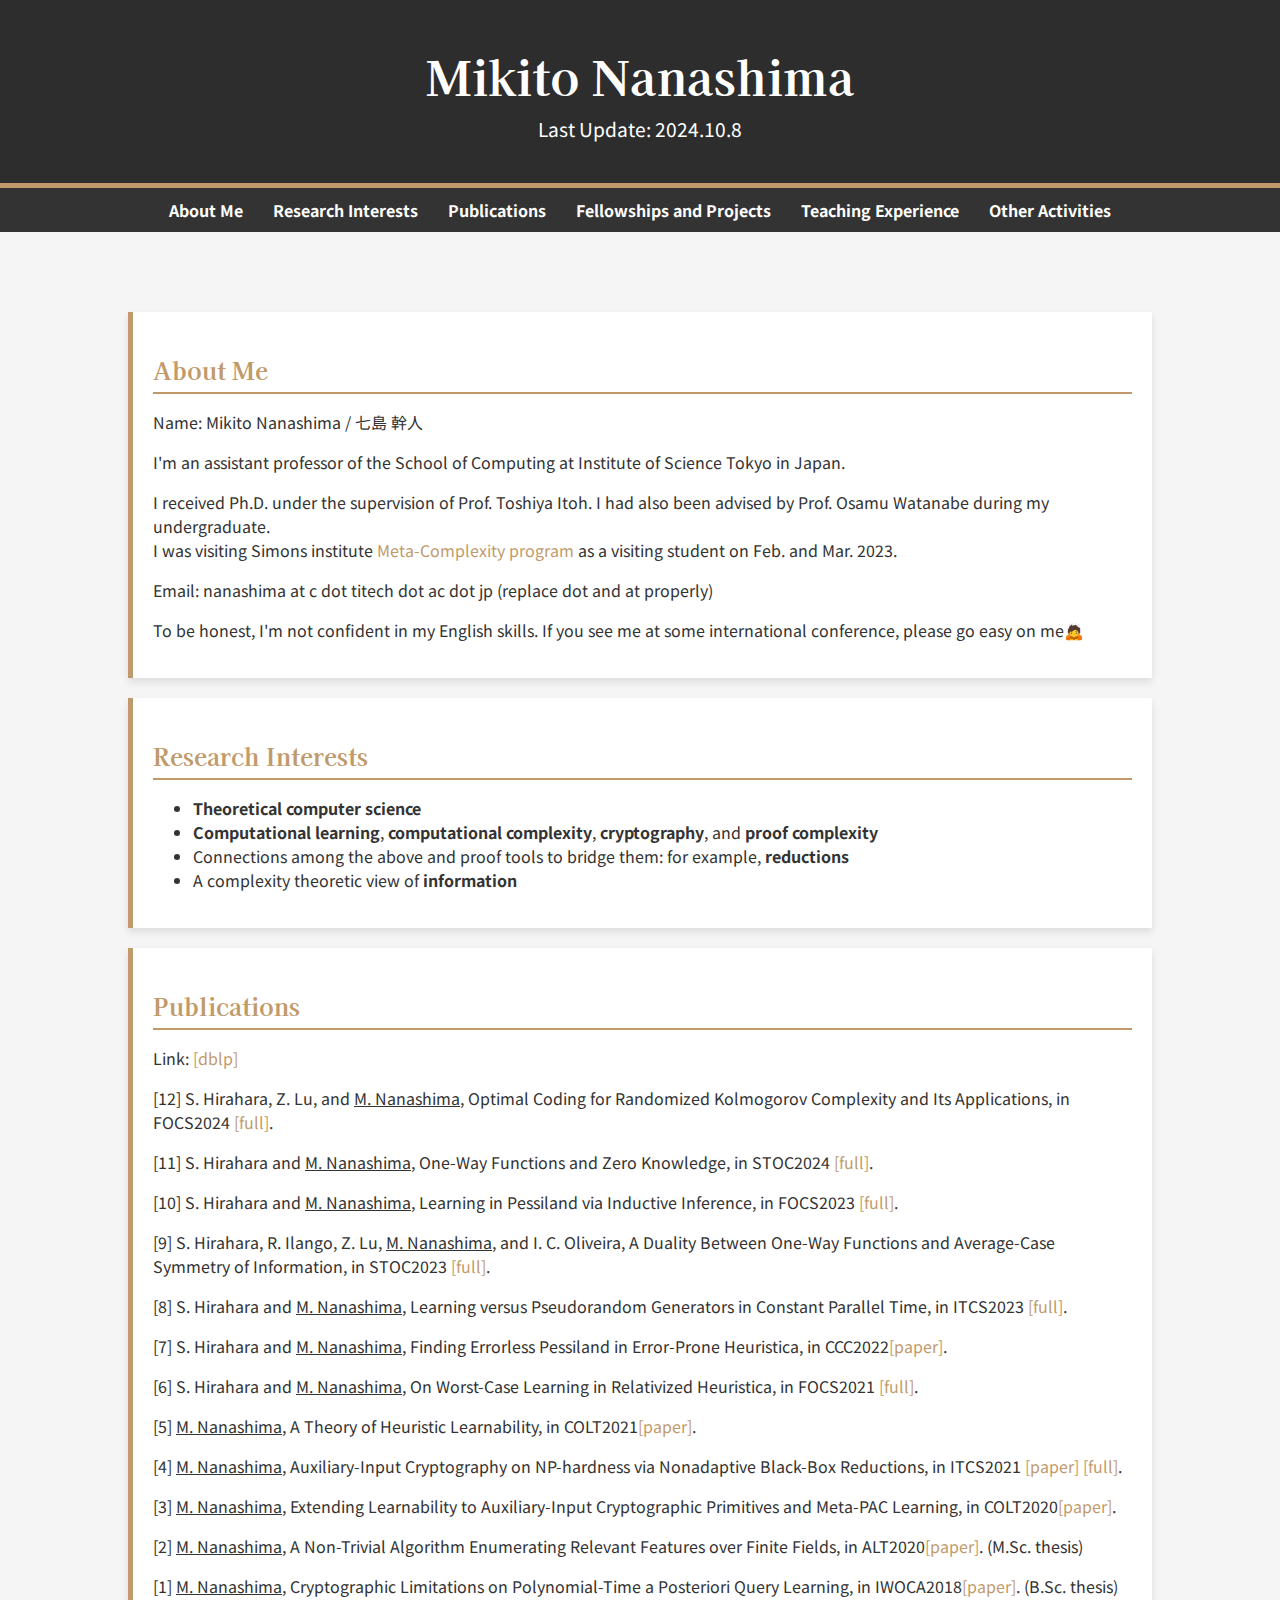
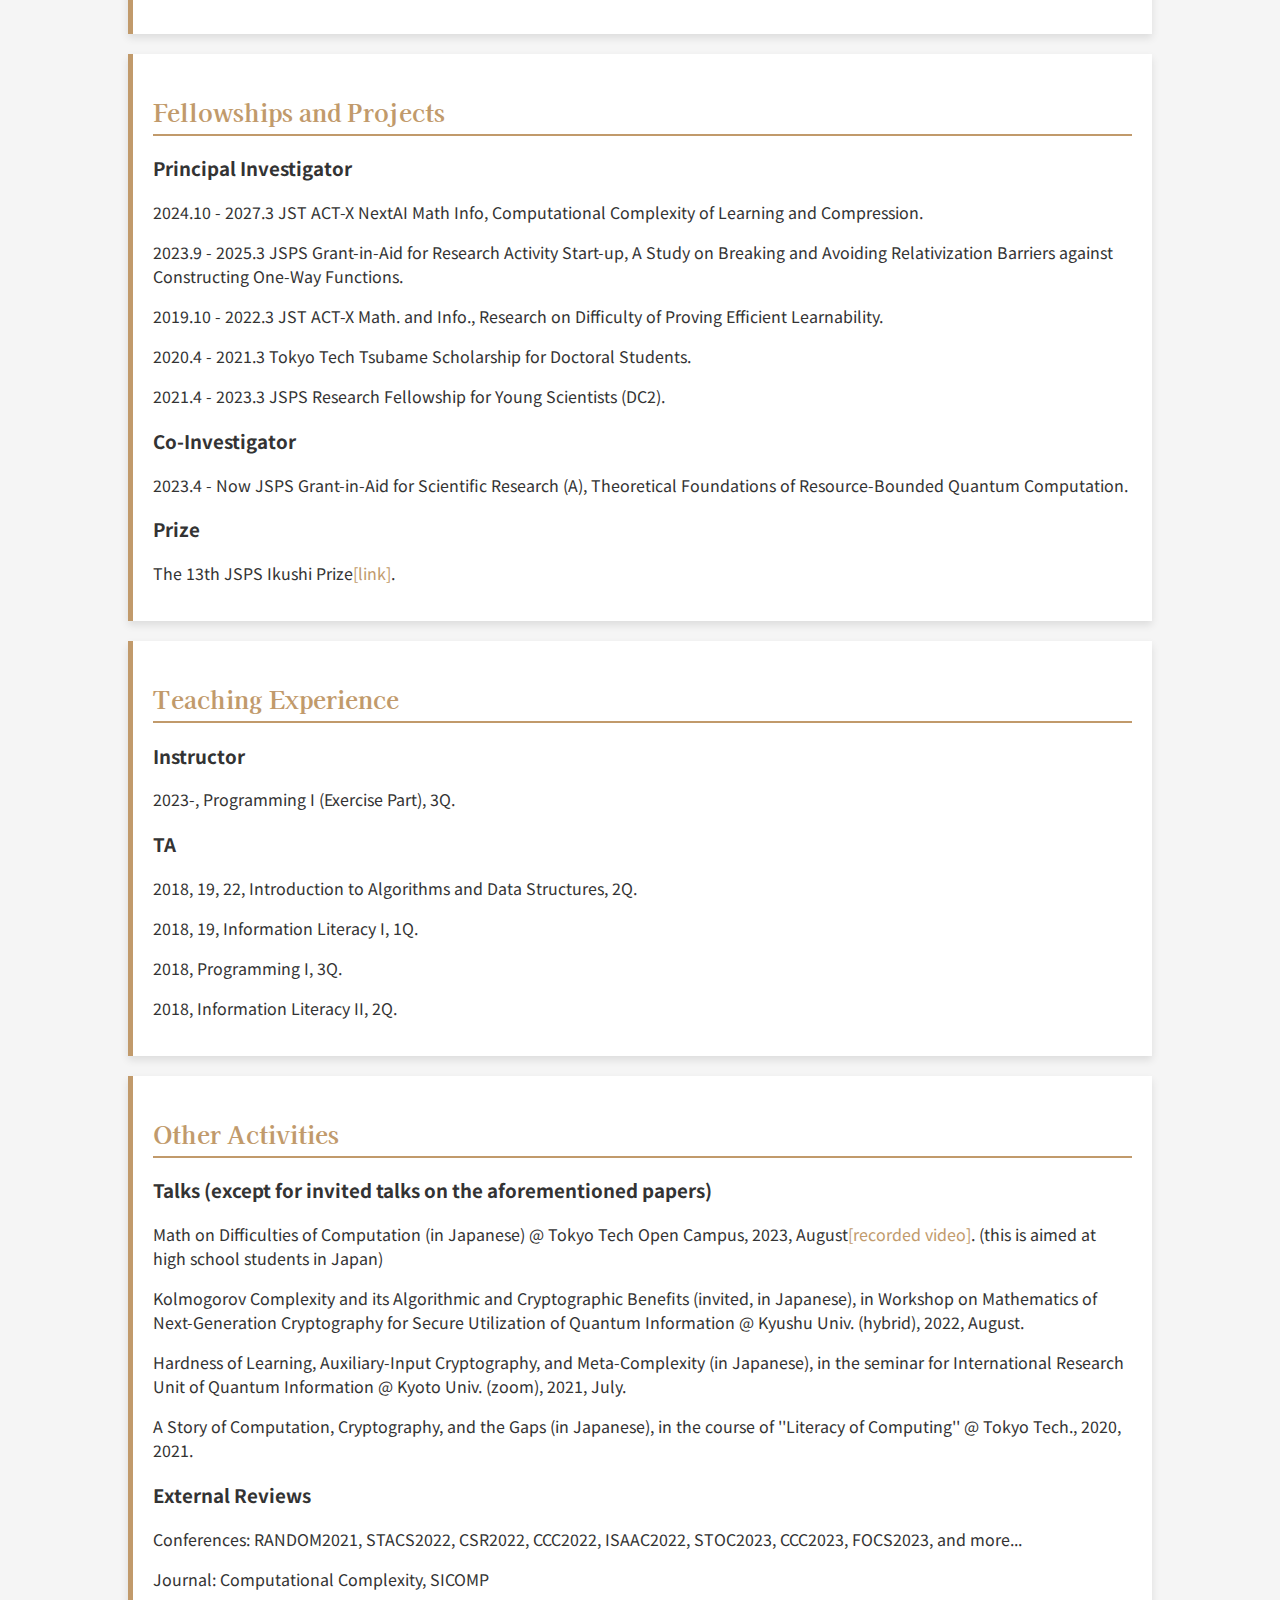
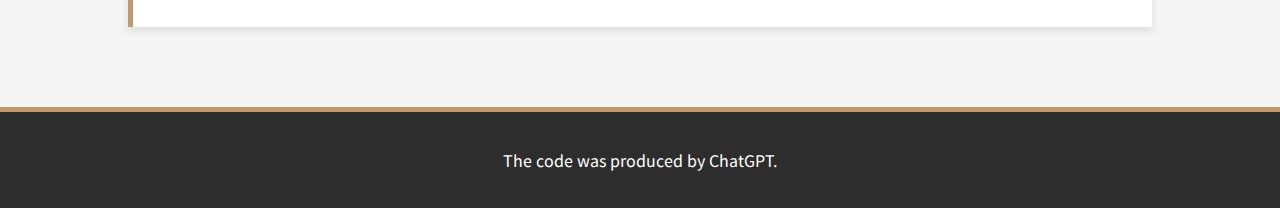
==== commit de227f86: "update" ====
--- a/index.html
+++ b/index.html
@@ -150,7 +150,7 @@
 <body>
     <header>
         <h1>Mikito Nanashima</h1>
-        <p>Last Update: 2024.6.24</p>
+        <p>Last Update: 2024.10.8</p>
     </header>
 
     <nav>
@@ -169,7 +169,7 @@
         <section id="about" class="section">
             <h2>About Me</h2>
             <p>Name: Mikito Nanashima / 七島 幹人</p>
-            <p>I'm an assistant professor of the School of Computing at Tokyo Institute of Technology in Japan.</p>
+            <p>I'm an assistant professor of the School of Computing at Institute of Science Tokyo in Japan.</p>
             <p>I received Ph.D. under the supervision of Prof. Toshiya Itoh. I had also been advised by Prof. Osamu Watanabe during my undergraduate.<br>
                I was visiting Simons institute <a href="https://simons.berkeley.edu/programs/Meta-Complexity2023">Meta-Complexity program</a> as a visiting student on Feb. and Mar. 2023.</p>
             <p>Email: nanashima at c dot titech dot ac dot jp (replace dot and at properly)</p>
@@ -189,7 +189,7 @@
         <section id="publications" class="section">
             <h2>Publications</h2>
             <p>Link: <a href="https://dblp.org/pers/hd/n/Nanashima:Mikito">[dblp]</a></p>
-            <p>[12] S. Hirahara, Z. Lu, and <u>M. Nanashima</u>, Optimal Coding for Randomized Kolmogorov Complexity and Its Applications, in FOCS2024 (to appear).</p>
+            <p>[12] S. Hirahara, Z. Lu, and <u>M. Nanashima</u>, Optimal Coding for Randomized Kolmogorov Complexity and Its Applications, in FOCS2024 <a href="https://arxiv.org/pdf/2409.12744">[full]</a>.</p>
             <p>[11] S. Hirahara and <u>M. Nanashima</u>, One-Way Functions and Zero Knowledge, in STOC2024 <a href="https://eccc.weizmann.ac.il/report/2024/063/">[full]</a>.</p>
             <p>[10] S. Hirahara and <u>M. Nanashima</u>, Learning in Pessiland via Inductive Inference, in FOCS2023 <a href="https://eccc.weizmann.ac.il/report/2023/100/">[full]</a>.</p>
             <p>[9] S. Hirahara, R. Ilango, Z. Lu, <u>M. Nanashima</u>, and I. C. Oliveira, A Duality Between One-Way Functions and Average-Case Symmetry of Information, in STOC2023 <a href="https://eccc.weizmann.ac.il/report/2023/035/">[full]</a>.</p>
@@ -198,7 +198,7 @@
             <p>[6] S. Hirahara and <u>M. Nanashima</u>, On Worst-Case Learning in Relativized Heuristica, in FOCS2021 <a href="https://eccc.weizmann.ac.il/report/2021/161/">[full]</a>.</p>
             <p>[5] <u>M. Nanashima</u>, A Theory of Heuristic Learnability, in COLT2021<a href="http://proceedings.mlr.press/v134/nanashima21a/nanashima21a.pdf">[paper]</a>.</p>
             <p>[4] <u>M. Nanashima</u>, Auxiliary-Input Cryptography on NP-hardness via Nonadaptive Black-Box Reductions, in ITCS2021 <a href="https://drops.dagstuhl.de/opus/volltexte/2021/13568/">[paper]</a> <a href="https://eccc.weizmann.ac.il/report/2020/095/">[full]</a>.</p>
-            <p>[3] <u>M. Nanashima</u>, Extending Learnability to Auxiliary-Input Cryptographic Primitives and Meta-PAC Learning, in COLT2020<a href="http://proceedings.mlr.press/v125/nanashima20a.html">[paper]</a>.</p>
+            <p>[3] <u>M. Nanashima</u>, Extending Learnability to Auxiliary-Input Cryptographic Primitives and Meta-PAC Learning, in COLT2020<a href="src/nanashima20Main.pdf">[paper]</a>.</p>
             <p>[2] <u>M. Nanashima</u>, A Non-Trivial Algorithm Enumerating Relevant Features over Finite Fields, in ALT2020<a href="http://proceedings.mlr.press/v117/nanashima20a.html">[paper]</a>. (M.Sc. thesis)</p>
             <p>[1] <u>M. Nanashima</u>, Cryptographic Limitations on Polynomial-Time a Posteriori Query Learning, in IWOCA2018<a href="https://link.springer.com/chapter/10.1007/978-3-319-94667-2_24">[paper]</a>. (B.Sc. thesis)</p>
         </section>
@@ -206,8 +206,9 @@
         <section id="projects" class="section">
             <h2>Fellowships and Projects</h2>
             <h3>Principal Investigator</h3>
+            <p>2024.10 - 2027.3 JST ACT-X NextAI Math Info, Computational Complexity of Learning and Compression.</p>
             <p>2023.9 - 2025.3 JSPS Grant-in-Aid for Research Activity Start-up, A Study on Breaking and Avoiding Relativization Barriers against Constructing One-Way Functions.</p>
-            <p>2019.9 - 2022.3 JST ACT-X Math. and Info., Research on Difficulty of Proving Efficient Learnability.</p>
+            <p>2019.10 - 2022.3 JST ACT-X Math. and Info., Research on Difficulty of Proving Efficient Learnability.</p>
             <p>2020.4 - 2021.3 Tokyo Tech Tsubame Scholarship for Doctoral Students.</p>
             <p>2021.4 - 2023.3 JSPS Research Fellowship for Young Scientists (DC2).</p>
             <h3>Co-Investigator</h3>
@@ -219,7 +220,7 @@
         <section id="teaching" class="section">
             <h2>Teaching Experience</h2>
             <h3>Instructor</h3>
-            <p>2023, Programming I (Exercise Part), 3Q.</p>
+            <p>2023-, Programming I (Exercise Part), 3Q.</p>
             <h3>TA</h3>
             <p>2018, 19, 22, Introduction to Algorithms and Data Structures, 2Q.</p>
             <p>2018, 19, Information Literacy I, 1Q.</p>
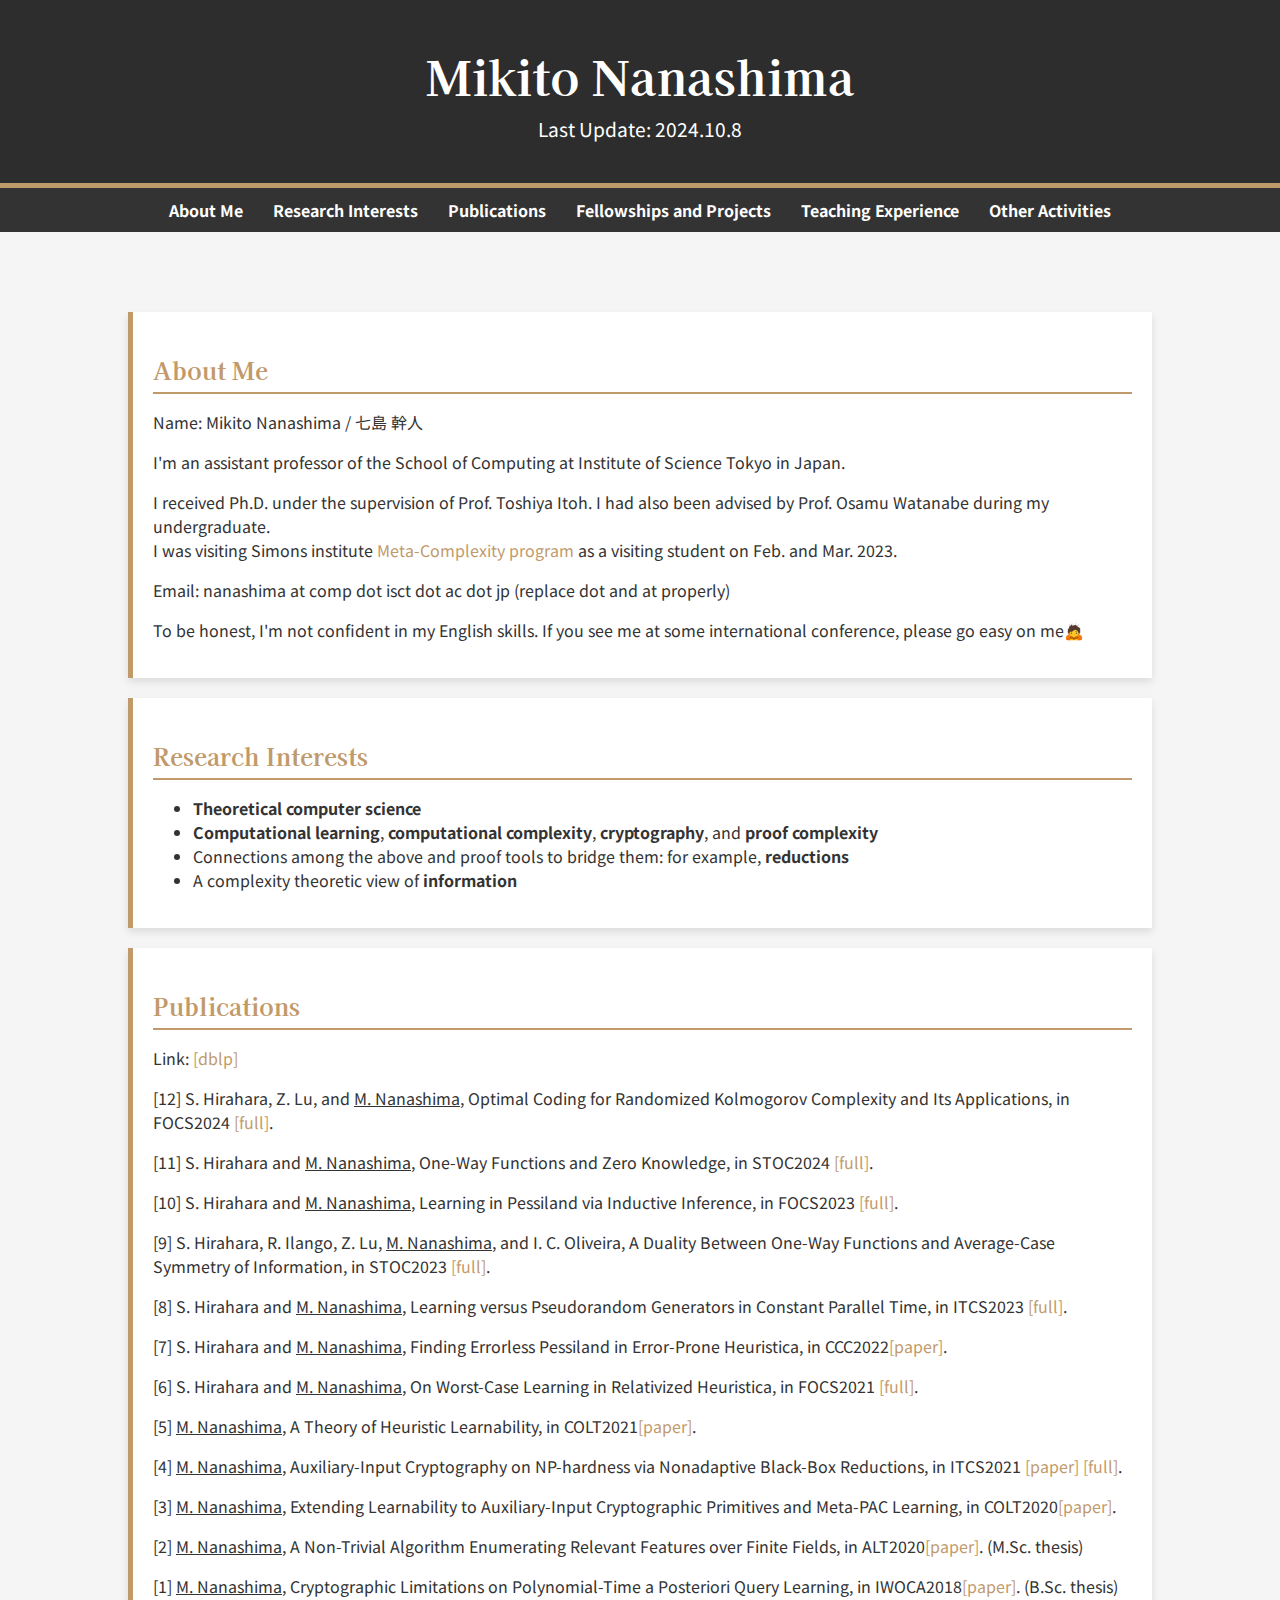
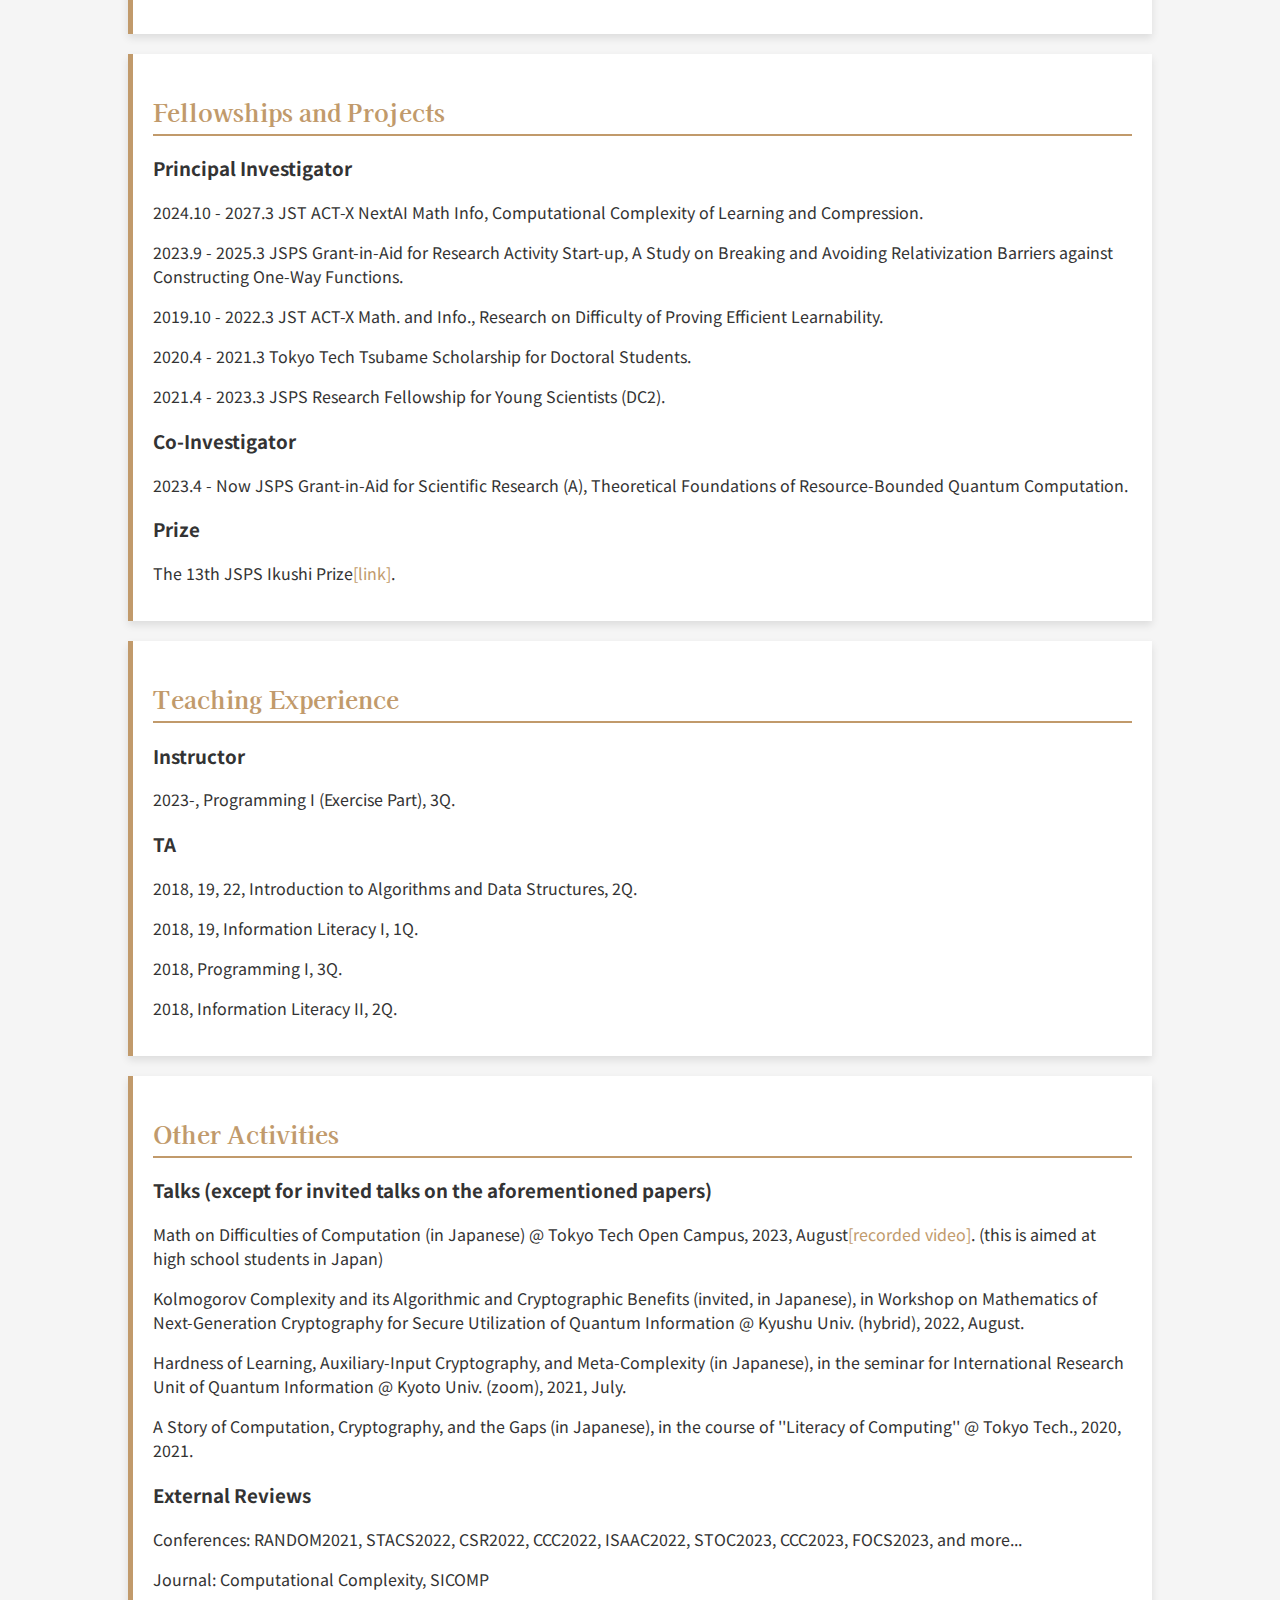
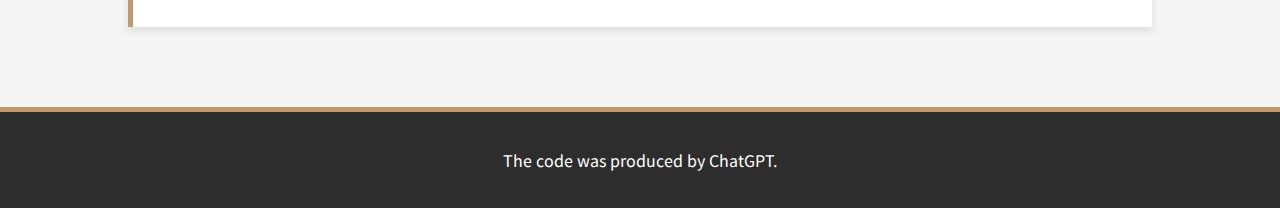
==== commit 300d551b: "Update index.html" ====
--- a/index.html
+++ b/index.html
@@ -172,7 +172,7 @@
             <p>I'm an assistant professor of the School of Computing at Institute of Science Tokyo in Japan.</p>
             <p>I received Ph.D. under the supervision of Prof. Toshiya Itoh. I had also been advised by Prof. Osamu Watanabe during my undergraduate.<br>
                I was visiting Simons institute <a href="https://simons.berkeley.edu/programs/Meta-Complexity2023">Meta-Complexity program</a> as a visiting student on Feb. and Mar. 2023.</p>
-            <p>Email: nanashima at c dot titech dot ac dot jp (replace dot and at properly)</p>
+            <p>Email: nanashima at comp dot isct dot ac dot jp (replace dot and at properly)</p>
             <p>To be honest, I'm not confident in my English skills. If you see me at some international conference, please go easy on me🙇</p>
         </section>
 
